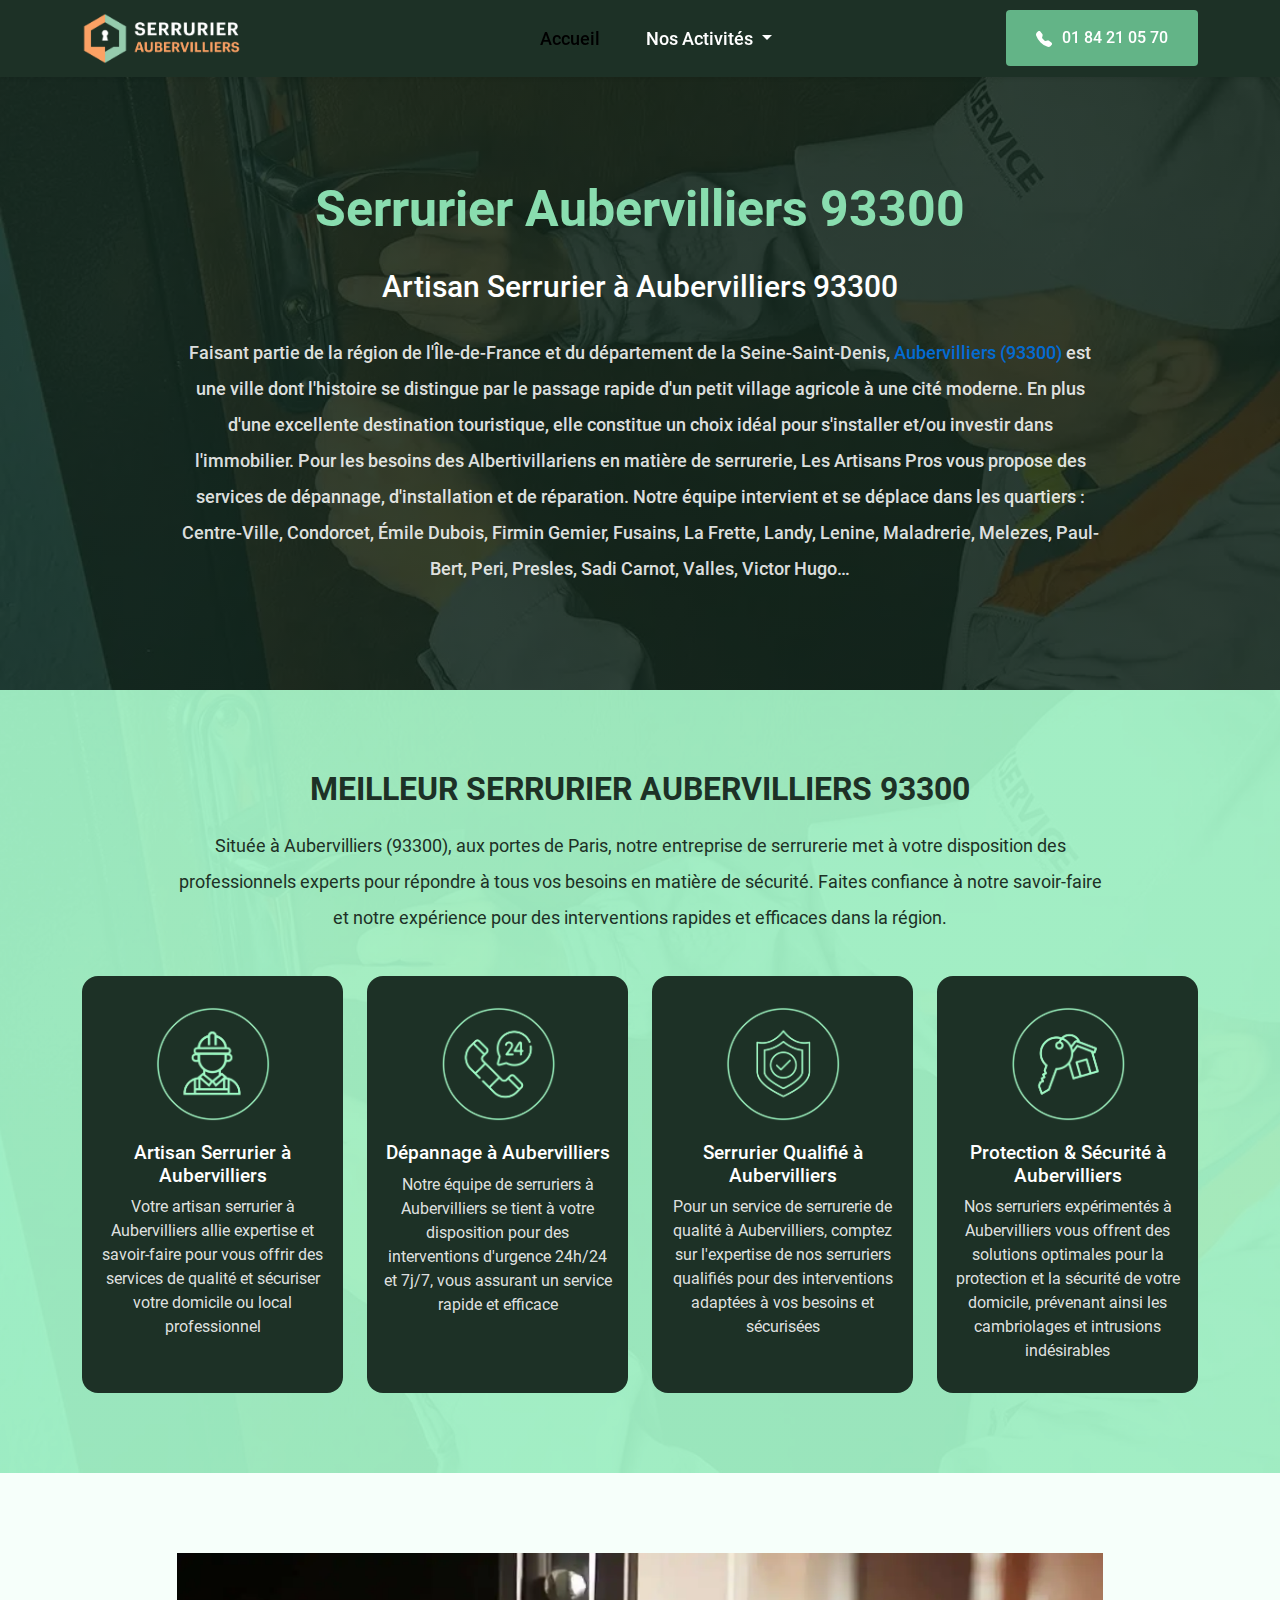
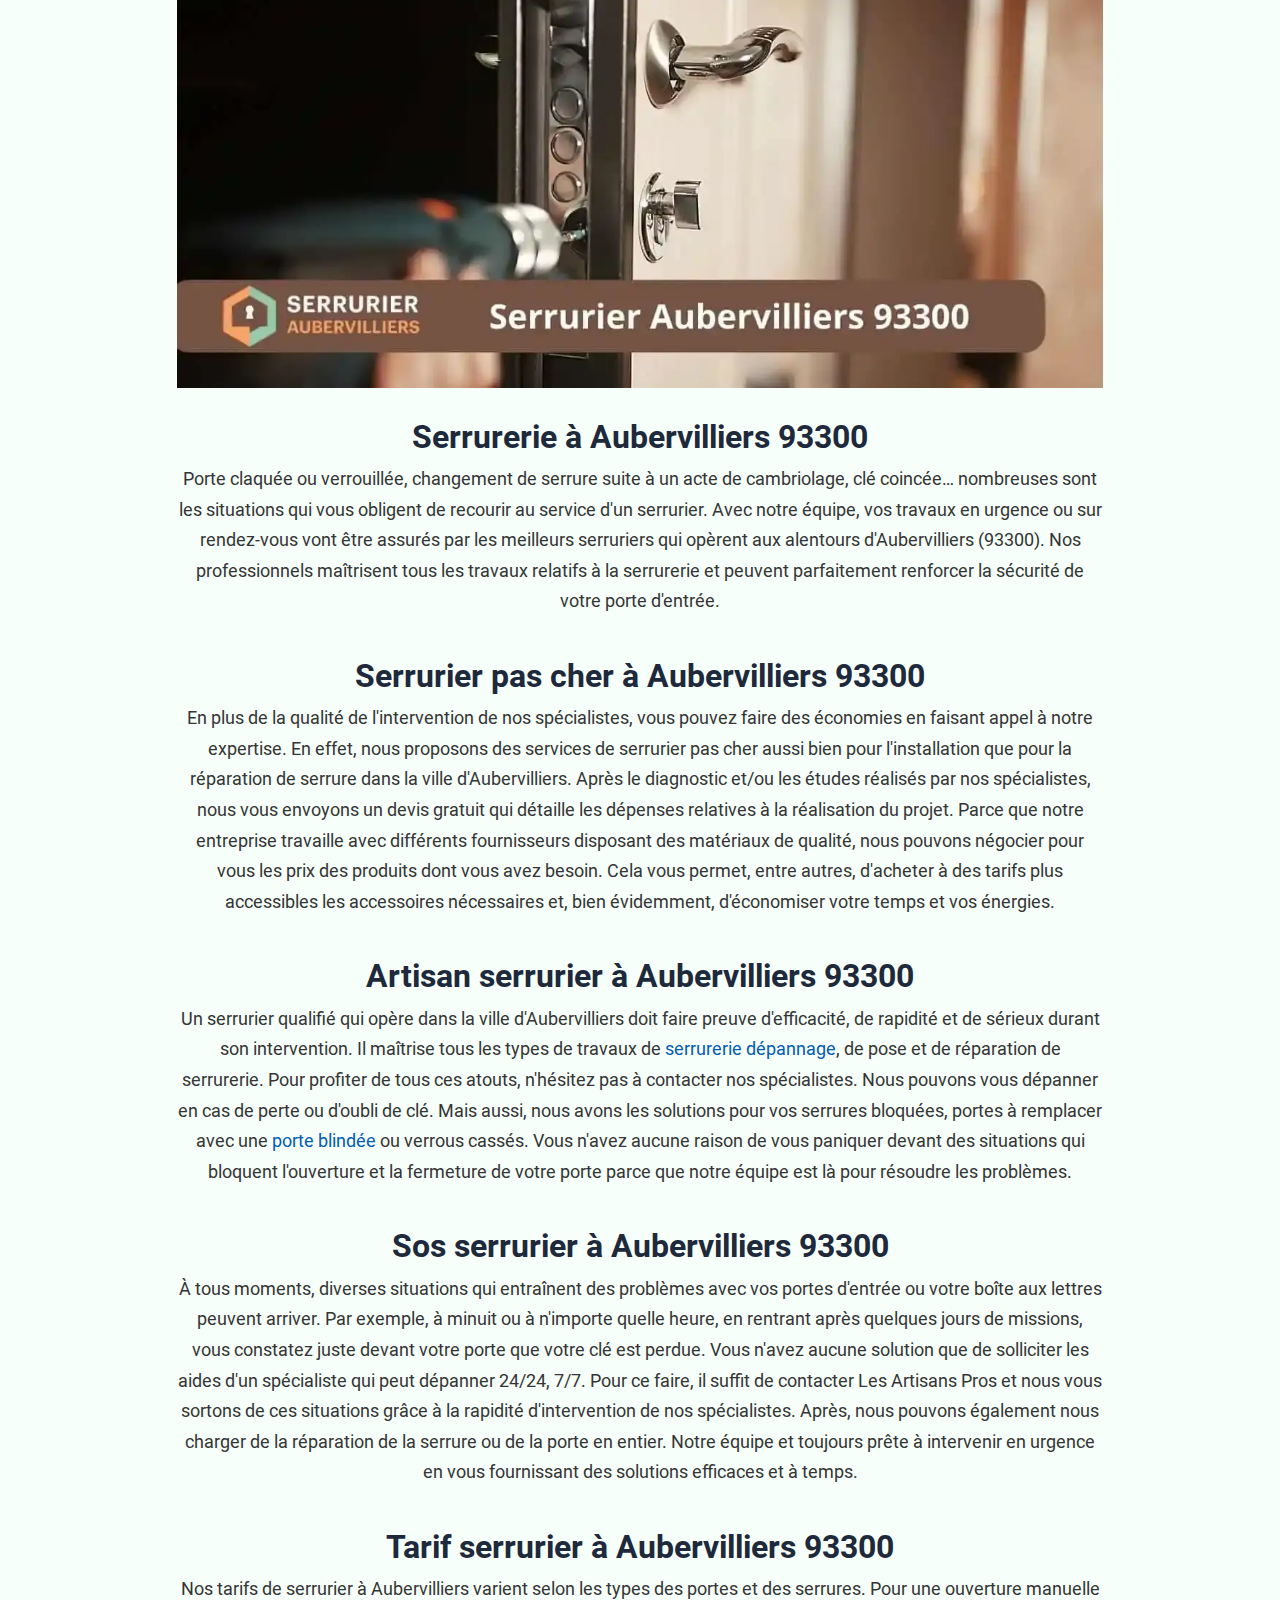
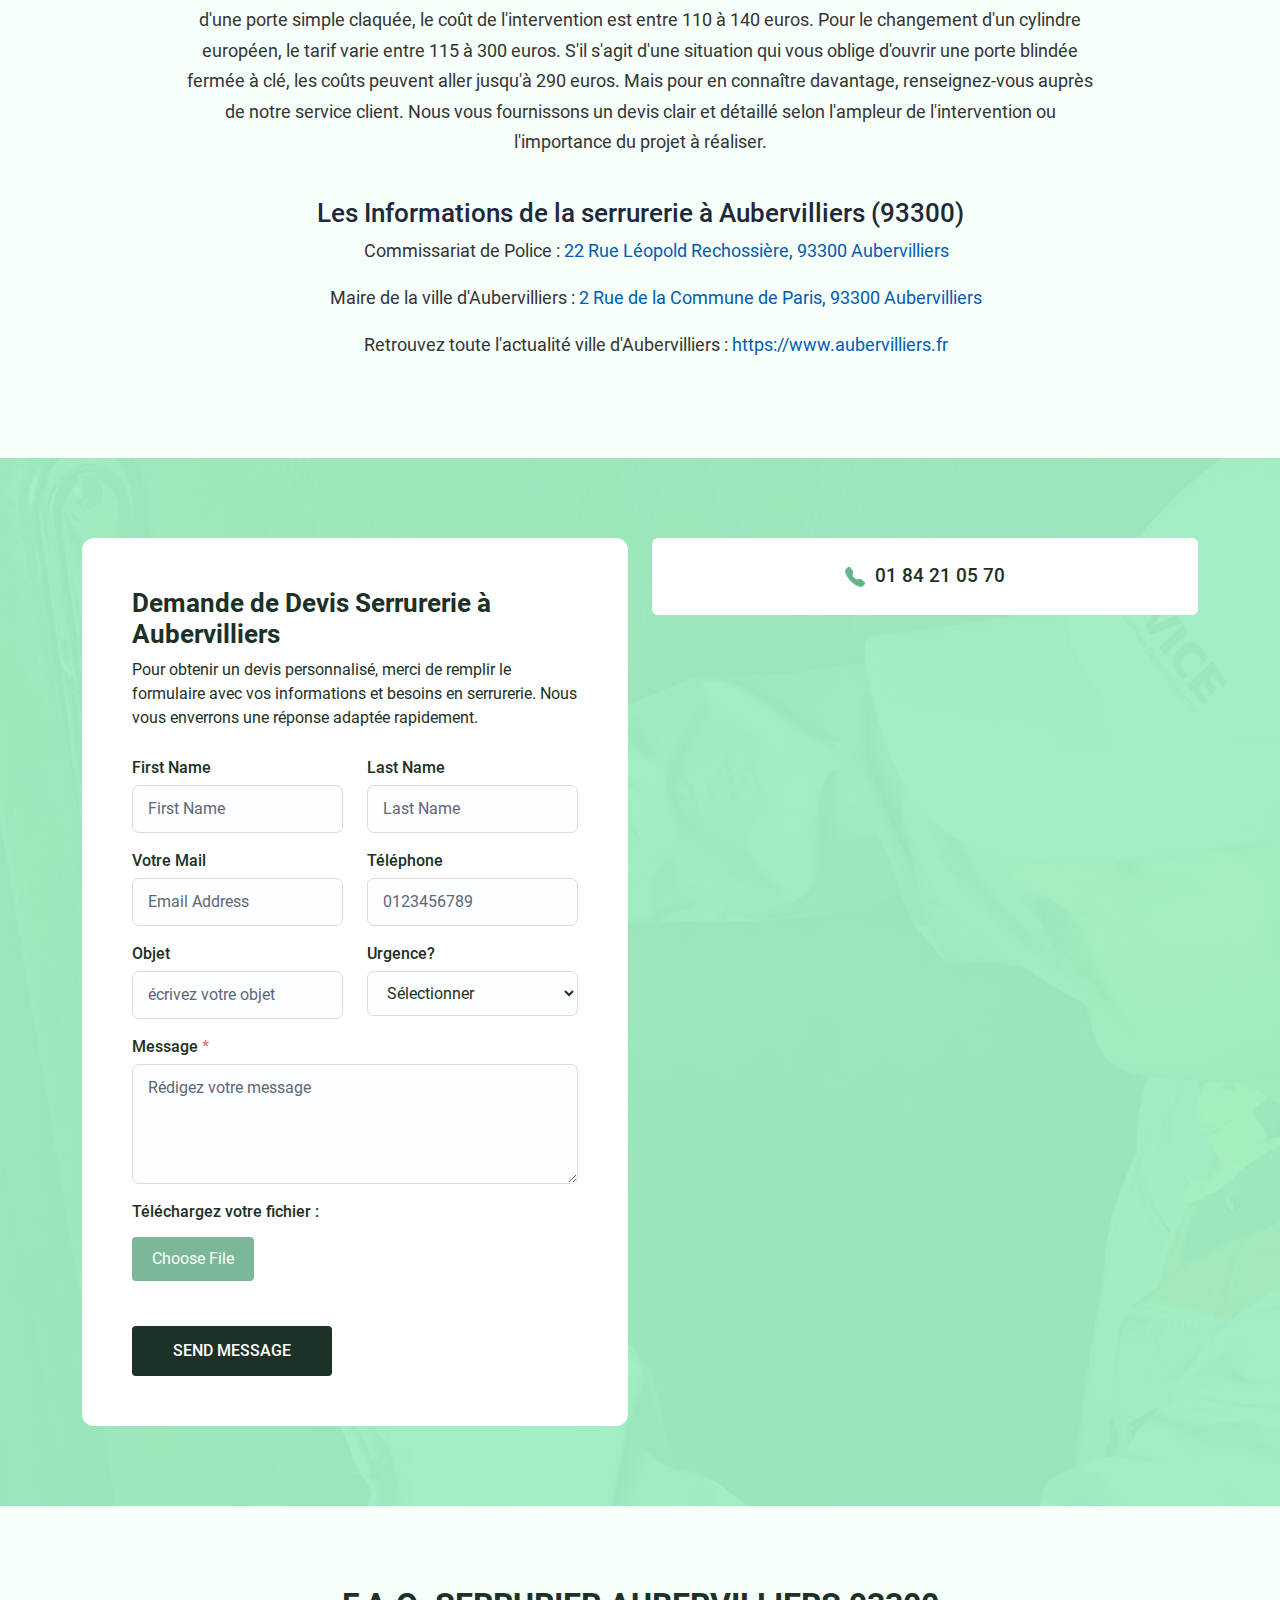
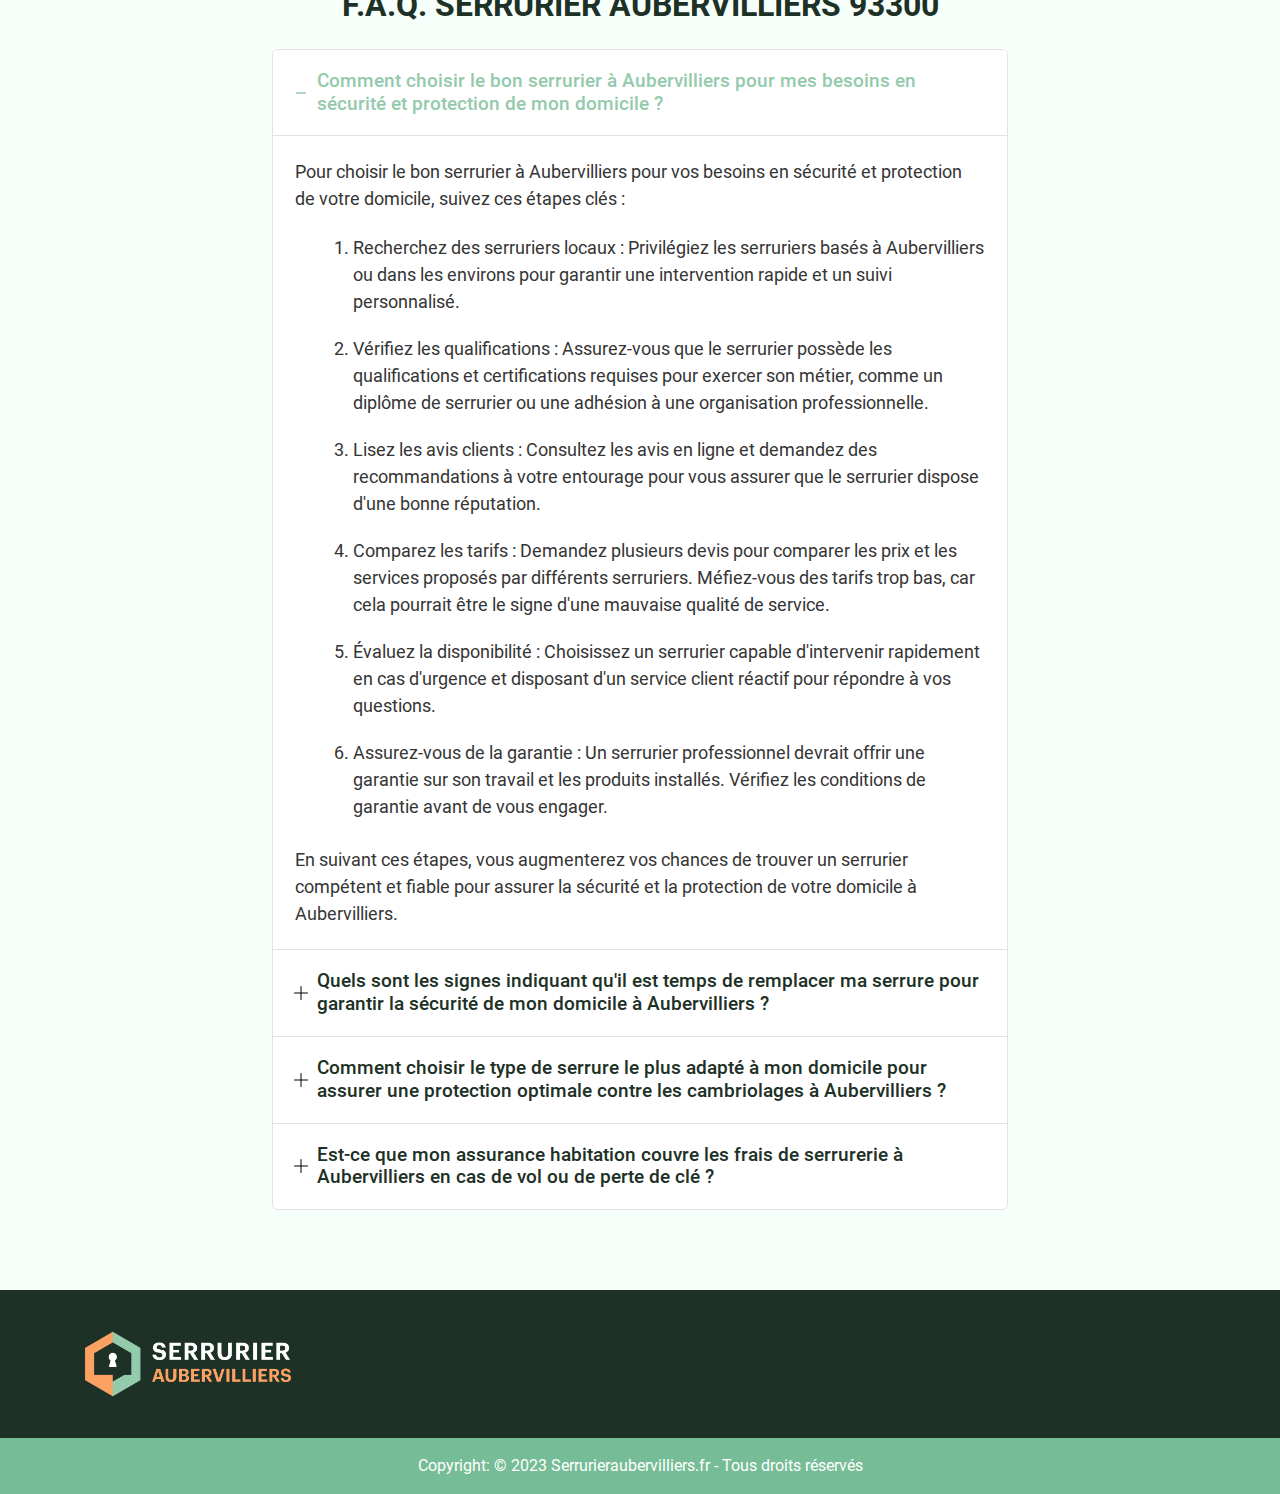
==== index.html @ 63548bb2 "first commit" ====
<!DOCTYPE html>
<html lang="fr">

<head>
  <title lang="fr">Serrurier Aubervilliers 93300 - Dépannage 0184210570</title>
  <meta charset="UTF-8" />
  <meta content="width=device-width,initial-scale=1" name="viewport" />
  <meta name="description"
    content="Expert artisan serrurier à Aubervilliers pour réparation et installation de serrures, portes et systèmes de sécurité - Contactez nous!" />
  <meta content="Serrurier Mantes-la-Ville, Dépannage serrurier Mantes-la-Ville, Artisan serrurier Mantes-la-Ville"
    name="keywords" />
  <meta name="author" content="serrurieraubervilliers.fr" />
  <meta content="https://serrurieraubervilliers.fr/images/serruriermanteslaville.webp" property="og:image" />
  <link rel="canonical" href="https://serrurieraubervilliers.fr" />
  <link rel="preload" as="image" href="images/serrurieraubervilliers.webp" />
  <!-- icon  -->
  <link rel="icon" href="images/favicon.png" type="image/x-icon" />
  <!-- css  -->
  <link href="https://cdn.jsdelivr.net/npm/bootstrap@5.1.3/dist/css/bootstrap.min.css" rel="stylesheet" />
  <link rel="stylesheet" href="font/stylesheet.css" />
  <link href="css/style.min.css" rel="stylesheet" />

  <script type="application/ld+json">
      {
        "@context": "https://schema.org",
        "@type": "Locksmith",
        "name": "Serrurier Aubervilliers (93300)",
        "address": {
          "@type": "PostalAddress",
          "streetAddress": "Avenue Jean Jaurès",
          "addressLocality": "Mantes-la-Ville",
          "addressRegion": "Yvelines",
          "postalCode": "78711",
          "addressCountry": "FR"
        },
        "image": "https://serrurieraubervilliers.fr/images/serruriermanteslaville.webp",
        "email": "contact@serrurieraubervilliers.fr",
        "telephone": "+33756795356",
        "url": "https://serrurieraubervilliers.fr",
        "description": "Dépannage et Installation de Serrurerie à Mantes-la-Ville.",
        "priceRange": "80€ bis 130€",
        "openingHoursSpecification": [
          {
            "@type": "OpeningHoursSpecification",
            "dayOfWeek": [
              "Monday",
              "Tuesday",
              "Wednesday",
              "Thursday",
              "Friday",
              "Saturday",
              "Sunday"
            ],
            "opens": "00:00",
            "closes": "24:00"
          }
        ],
        "emergencyService": "Yes"
      }
    </script>
</head>

<body>
  <header class="header sticky-top">
    <nav aria-label="Main Navigation" class="navbar navbar-expand-lg shadow-sm">
      <div class="container">
        <a href="https://serrurieraubervilliers.fr" class="navbar-brand order-1">
          <img alt="Serrurier Logo" class="d-none d-md-block img-fluid w-100"
            src="images/serrurieraubervilliers-logo.png" width="200" height="86" />
          <img alt="Serrurier Logo" class="d-md-none img-fluid" src="images/serrurieraubervilliers-logo-mobile.png"
            width="200" height="86" />
        </a>
        <button class="navbar-toggler order-3" type="button" aria-controls="navbarSupportedContent"
          aria-expanded="false" data-bs-target="#navbarSupportedContent" data-bs-toggle="collapse"
          aria-label="Toggle navigation">
          <img src="images/hamburger.svg" alt="Toggle navigation" width="32" height="32" />
          <span class="visually-hidden">Toggle navigation</span>
        </button>
        <div class="collapse ms-lg-5 navbar-collapse order-4 order-md-2" id="navbarSupportedContent">
          <ul class="mb-2 mb-lg-0 mx-auto navbar-nav">
            <li class="nav-item">
              <a href="#accueil" class="nav-link active" aria-current="page">Accueil</a>
            </li>
            <li class="nav-item dropdown">
              <a class="nav-link dropdown-toggle" href="#NosActivités" id="navbarDropdown" role="button"
                data-bs-toggle="dropdown" aria-expanded="false">
                Nos Activités
              </a>
              <ul class="dropdown-menu" aria-labelledby="navbarDropdown">
                <li><a class="dropdown-item" href="blindageDePorte.html">Blindage De Porte</a></li>
                <li><a class="dropdown-item" href="dépannage.html">Dépannage</a></li>
                <li><a class="dropdown-item" href="rideauxMétalliques.html">Rideaux Métalliques</a></li>
                <li><a class="dropdown-item" href="voletsRoulants.html">Volets Roulants</a></li>
              </ul>
            </li>
          </ul>
        </div>
        <div class="nav-btn order-2 order-md-3">
          <a href="tel:33184210570" class="btn cs-nav-btn">
            <span>
              <svg xmlns="https://www.w3.org/2000/svg" width="16" height="16" fill="currentColor"
                class="bi bi-telephone-fill" viewBox="0 0 16 16">
                <path fill-rule="evenodd"
                  d="M1.885.511a1.745 1.745 0 0 1 2.61.163L6.29 2.98c.329.423.445.974.315 1.494l-.547 2.19a.68.68 0 0 0 .178.643l2.457 2.457a.68.68 0 0 0 .644.178l2.189-.547a1.75 1.75 0 0 1 1.494.315l2.306 1.794c.829.645.905 1.87.163 2.611l-1.034 1.034c-.74.74-1.846 1.065-2.877.702a18.6 18.6 0 0 1-7.01-4.42 18.6 18.6 0 0 1-4.42-7.009c-.362-1.03-.037-2.137.703-2.877z" />
              </svg>
            </span>
            <span class="visually-hidden">Phone number: 01 84 21 05 70</span>
            01 84 21 05 70
          </a>
        </div>
      </div>
    </nav>
  </header>
  <!-- hero start  -->
  <section class="hero">
    <div class="container">
      <div class="row justify-content-center" id="hero-row">
        <div class="col-lg-10">
          <div class="hero-content">
            <h1>Serrurier Aubervilliers 93300</h1>
            <h2>Artisan Serrurier à Aubervilliers 93300</h2>
            <p>Faisant partie de la région de l'Île-de-France et du département de la Seine-Saint-Denis, <a
                href="https://fr.wikipedia.org/wiki/Aubervilliers">Aubervilliers (93300) </a> est une
              ville dont l'histoire se distingue par le passage rapide d'un petit village agricole à une cité moderne.
              En plus d'une
              excellente destination touristique, elle constitue un choix idéal pour s'installer et/ou investir dans
              l'immobilier.
              Pour les besoins des Albertivillariens en matière de serrurerie, Les Artisans Pros vous propose des
              services de
              dépannage, d'installation et de réparation. Notre équipe intervient et se déplace dans les quartiers :
              Centre-Ville,
              Condorcet, Émile Dubois, Firmin Gemier, Fusains, La Frette, Landy, Lenine, Maladrerie, Melezes, Paul-Bert,
              Peri,
              Presles, Sadi Carnot, Valles, Victor Hugo…</p>
          </div>
        </div>
      </div>
    </div>
  </section>
  <!-- service card start  -->
  <section class="service p-80">
    <div class="container">
      <div class="row justify-content-center">
        <div class="col-lg-10">
          <div class="service-content">
            <h2>meilleur serrurier Aubervilliers 93300</h2>
            <p>Située à Aubervilliers (93300), aux portes de Paris, notre entreprise de serrurerie met à votre
              disposition des
              professionnels experts pour répondre à tous vos besoins en matière de sécurité. Faites confiance à notre
              savoir-faire et
              notre expérience pour des interventions rapides et efficaces dans la région.</p>
          </div>
        </div>
      </div>
      <!-- service cards  -->
      <div class="row g-4">
        <!-- single item 1 -->
        <div class="col-md-6 col-xl-3">
          <div class="service-card">
            <div class="service-card-img">
              <img src="./images/Serrurier-Aulnay-sous-Bois.webp" class="img-fluid"
                alt="Artisan-Serrurier-à-Aubervilliers">
            </div>
            <div class="service-card-content">
              <h3>Artisan Serrurier à Aubervilliers</h3>
              <p>Votre artisan serrurier à Aubervilliers allie expertise et savoir-faire pour vous offrir des services
                de
                qualité
                et
                sécuriser votre domicile ou local professionnel</p>
            </div>
          </div>
        </div>
        <!-- single item 2 -->
        <div class="col-md-6 col-xl-3">
          <div class="service-card">
            <div class="service-card-img">
              <img src="./images/Dépannage-à-Aubervilliers.webp" class="img-fluid"
                alt="Artisan-Serrurier-à-Aubervilliers">
            </div>
            <div class="service-card-content">
              <h3>Dépannage à Aubervilliers</h3>
              <p>Notre équipe de serruriers à Aubervilliers se tient à votre disposition pour des interventions
                d'urgence 24h/24 et 7j/7,
                vous assurant un service rapide et efficace</p>
            </div>
          </div>
        </div>
        <!-- single item 3 -->
        <div class="col-md-6 col-lg-3">
          <div class="service-card">
            <div class="service-card-img">
              <img src="./images/Serrurier-Qualifié-à-Aubervilliers.webp" class="img-fluid"
                alt="Artisan-Serrurier-à-Aubervilliers">
            </div>
            <div class="service-card-content">
              <h3>Serrurier Qualifié à Aubervilliers</h3>
              <p>Pour un service de serrurerie de qualité à Aubervilliers, comptez sur l'expertise de nos serruriers
                qualifiés pour des
                interventions adaptées à vos besoins et sécurisées</p>
            </div>
          </div>
        </div>
        <!-- single item  -->
        <div class="col-md-6 col-lg-3">
          <div class="service-card">
            <div class="service-card-img">
              <img src="./images/Protection-Sécurité-à-Aubervilliers.webp" class="img-fluid"
                alt="Artisan-Serrurier-à-Aubervilliers">
            </div>
            <div class="service-card-content">
              <h3>Protection & Sécurité à Aubervilliers</h3>
              <p>Nos serruriers expérimentés à Aubervilliers vous offrent des solutions optimales pour la protection et
                la sécurité de
                votre domicile, prévenant ainsi les cambriolages et intrusions indésirables</p>
            </div>
          </div>
        </div>
      </div>
    </div>
  </section>
  <!-- seo section  -->
  <section class="seo p-80">
    <div class="container">
      <div class="row justify-content-center">
        <div class="col-lg-10">
          <div class="seo-wraper">
            <div class="seo-img">
              <img src="./images/serrurieraubervilliers.webp" class="img-fluid w-full" alt="">
            </div>
            <div>
              <h2>Serrurerie à Aubervilliers 93300</h2>
              <p>Porte claquée ou verrouillée, changement de serrure suite à un acte de cambriolage, clé coincée…
                nombreuses sont les
                situations qui vous obligent de recourir au service d'un serrurier. Avec notre équipe, vos travaux en
                urgence ou sur
                rendez-vous vont être assurés par les meilleurs serruriers qui opèrent aux alentours d'Aubervilliers
                (93300). Nos
                professionnels maîtrisent tous les travaux relatifs à la serrurerie et peuvent parfaitement renforcer la
                sécurité de
                votre porte d'entrée.</p>
              <h2>Serrurier pas cher à Aubervilliers 93300</h2>
              <p>En plus de la qualité de l'intervention de nos spécialistes, vous pouvez faire des économies en faisant
                appel à notre
                expertise. En effet, nous proposons des services de serrurier pas cher aussi bien pour l'installation
                que pour la
                réparation de serrure dans la ville d'Aubervilliers. Après le diagnostic et/ou les études réalisés par
                nos spécialistes,
                nous vous envoyons un devis gratuit qui détaille les dépenses relatives à la réalisation du projet.
                Parce que notre
                entreprise travaille avec différents fournisseurs disposant des matériaux de qualité, nous pouvons
                négocier pour vous
                les prix des produits dont vous avez besoin. Cela vous permet, entre autres, d'acheter à des tarifs plus
                accessibles les
                accessoires nécessaires et, bien évidemment, d'économiser votre temps et vos énergies.</p>
              <h2>Artisan serrurier à Aubervilliers 93300</h2>
              <p>Un serrurier qualifié qui opère dans la ville d'Aubervilliers doit faire preuve d'efficacité, de
                rapidité et de sérieux
                durant son intervention. Il maîtrise tous les types de travaux de
                <a href="https://serrurieraubervilliers.fr/depannage-de-serrurerie/">serrurerie dépannage</a>, de pose
                et de réparation de
                serrurerie. Pour profiter de tous ces atouts, n'hésitez pas à contacter nos spécialistes. Nous pouvons
                vous dépanner en
                cas de perte ou d'oubli de clé. Mais aussi, nous avons les solutions pour vos serrures bloquées, portes
                à remplacer avec
                une <a href="https://serrurieraubervilliers.fr/blindage-de-porte/">porte blindée</a> ou verrous cassés.
                Vous n'avez aucune raison de vous paniquer devant des situations qui bloquent
                l'ouverture et la fermeture de votre porte parce que notre équipe est là pour résoudre les problèmes.
              </p>
              <h2>Sos serrurier à Aubervilliers 93300</h2>
              <p>À tous moments, diverses situations qui entraînent des problèmes avec vos portes d'entrée ou votre
                boîte aux lettres
                peuvent arriver. Par exemple, à minuit ou à n'importe quelle heure, en rentrant après quelques jours de
                missions, vous
                constatez juste devant votre porte que votre clé est perdue. Vous n'avez aucune solution que de
                solliciter les aides
                d'un spécialiste qui peut dépanner 24/24, 7/7. Pour ce faire, il suffit de contacter Les Artisans Pros
                et nous vous
                sortons de ces situations grâce à la rapidité d'intervention de nos spécialistes. Après, nous pouvons
                également nous
                charger de la réparation de la serrure ou de la porte en entier. Notre équipe et toujours prête à
                intervenir en urgence
                en vous fournissant des solutions efficaces et à temps.</p>
              <h2>Tarif serrurier à Aubervilliers 93300</h2>
              <p>Nos tarifs de serrurier à Aubervilliers varient selon les types des portes et des serrures. Pour une
                ouverture manuelle
                d'une porte simple claquée, le coût de l'intervention est entre 110 à 140 euros. Pour le changement d'un
                cylindre
                européen, le tarif varie entre 115 à 300 euros. S'il s'agit d'une situation qui vous oblige d'ouvrir une
                porte blindée
                fermée à clé, les coûts peuvent aller jusqu'à 290 euros. Mais pour en connaître davantage,
                renseignez-vous auprès de
                notre service client. Nous vous fournissons un devis clair et détaillé selon l'ampleur de l'intervention
                ou l'importance
                du projet à réaliser.</p>
              <h3>Les Informations de la serrurerie à Aubervilliers (93300)</h3>
              <ul>
                <li>Commissariat de Police :
                  <a
                    href="https://www.google.com/maps/place/Police+station/@48.9145399,2.3878458,15z/data=!4m6!3m5!1s0x47e66c3de7e7ccd9:0x4e5341e50604f93b!8m2!3d48.9145409!4d2.3878458!16s%2Fg%2F113dtrcld?entry=ttu&g_ep=EgoyMDI0MTIwNC4wIKXMDSoASAFQAw%3D%3D">22
                    Rue Léopold Rechossière, 93300 Aubervilliers</a>
                </li>
                <li>Maire de la ville d'Aubervilliers :
                  <a
                    href="https://www.google.com/maps/place/Mairie+d'Aubervilliers/@48.9145827,2.381927,15z/data=!4m6!3m5!1s0x47e66c18a4fe6c55:0x88f62d0dad9c4b58!8m2!3d48.9145827!4d2.381927!16s%2Fg%2F11d_tqq1c5">2
                    Rue de la Commune de Paris, 93300 Aubervilliers</a>
                </li>
                <li>
                  Retrouvez toute l'actualité ville d'Aubervilliers :
                  <a href="https://www.aubervilliers.fr">https://www.aubervilliers.fr</a>
                </li>
              </ul>
            </div>
          </div>
        </div>
      </div>
    </div>
  </section>
  <!-- contact start  -->
  <section class="contact p-80">
    <div class="container">
      <div class="row justify-content-center g-4" id="contact-row">
        <div class="col-lg-6">
          <div class="form-wraper">
            <h2>Demande de Devis Serrurerie à Aubervilliers</h2>
            <p>Pour obtenir un devis personnalisé, merci de remplir le formulaire avec vos informations et besoins en serrurerie. Nous
            vous enverrons une réponse adaptée rapidement.</p>
              <form action="">
                <div class="row gy-3">
                  <div class="col-md-6">
                    <label for="first-name">First Name</label>
                    <input class="form-control" type="text" name="first-name" id="first-name" placeholder="First Name" required />
                  </div>
                  <div class="col-md-6">
                    <label for="last-name">Last Name</label>
                    <input class="form-control" type="text" name="last-name" id="last-name" placeholder="Last Name" required />
                  </div>
                  <div class="col-md-6">
                    <label for="email">Votre Mail</label>
                    <input class="form-control" type="email" name="email" id="email" placeholder="Email Address" required />
                  </div>
                  <div class="col-md-6">
                    <label for="mobile">Téléphone</label>
                    <input class="form-control" type="tel" name="mobile" id="mobile" placeholder="0123456789" required />
                  </div>
                  <div class="col-md-6">
                    <label for="oject">Objet</label>
                    <input class="form-control" type="text" name="oject" id="oject" placeholder="écrivez votre objet" required />
                  </div>
                  <div class="col-md-6">
                    <label for="Urgence">Urgence?</label>
                  <select name="Urgence" id="Urgence" class="" required>
                    <option value="">Sélectionner</option>
                    <option value="Pas Urgence">Pas Urgence</option>
                    <option value="Urgence">Urgence</option>
                  </select>
                  </div>
                </div>
               
                <div class="my-3">
                  <label for="comment">Message <span class="text-red">*</span></label>
                  <textarea class="form-control" name="comment" id="comment" placeholder="Rédigez votre message" required
                    rows="4"></textarea>
                </div>
                <div class="mb-3">
                  <label for="fileToUpload">Téléchargez votre fichier :</label>
                  <div>
                    <label for="fileToUpload" class="fileToUpload">Choose File</label>
                  </div>
                  <input class="d-none" type="file" name="fileToUpload" id="fileToUpload" />
                </div>
                <button class="btn cs-submit-btn" type="submit" name="submit" id="submit-btn">
                  Send Message
                </button>
              </form>
          </div>
        </div>
        <div class="col-lg-6">
          <div class="map-content">
            <a href="tel:33184210570" class="btn map-btn">
              <span>
                <svg xmlns="https://www.w3.org/2000/svg" width="20" height="20" fill="#63b689" class="bi bi-telephone-fill"
                  viewBox="0 0 16 16">
                  <path fill-rule="evenodd"
                    d="M1.885.511a1.745 1.745 0 0 1 2.61.163L6.29 2.98c.329.423.445.974.315 1.494l-.547 2.19a.68.68 0 0 0 .178.643l2.457 2.457a.68.68 0 0 0 .644.178l2.189-.547a1.75 1.75 0 0 1 1.494.315l2.306 1.794c.829.645.905 1.87.163 2.611l-1.034 1.034c-.74.74-1.846 1.065-2.877.702a18.6 18.6 0 0 1-7.01-4.42 18.6 18.6 0 0 1-4.42-7.009c-.362-1.03-.037-2.137.703-2.877z">
                  </path>
                </svg>
              </span>
              <span class="visually-hidden">Phone number: 01 84 21 05 70</span>
              01 84 21 05 70
            </a>
            <div class="map">
              <iframe allowfullscreen=""  loading="lazy" referrerpolicy="no-referrer-when-downgrade"
                src="https://www.google.com/maps/embed?pb=!1m18!1m12!1m3!1d2622.5558324791023!2d2.3765973774646767!3d48.90480149743793!2m3!1f0!2f0!3f0!3m2!1i1024!2i768!4f13.1!3m3!1m2!1s0x47e66c2f964637f1%3A0x3ca68a11ad8b20f0!2sRue%20Pierre%20Larousse%2C%2093300%20Aubervilliers!5e0!3m2!1sfr!2sfr!4v1682276570236!5m2!1sfr!2sfr"
                style="border: 0" title="Location Map" width="100%" height="620">
              </iframe>
            </div>
          </div>
        </div>
      </div>
      
    </div>
  </section>
  <!-- faq  -->
   <section class="faq p-80">
    <div class="container">
      <div class="row justify-content-center">
        <div class="col-lg-8">
          <div class="faq-content">
            <h2>F.A.Q. SERRURIER AUBERVILLIERS 93300</h2>
            <div class="accordion" id="accordionExample">
              <!-- 1 -->
              <div class="accordion-item">
                <h3 class="accordion-header" id="headingOne">
                  <button class="accordion-button" type="button" data-bs-toggle="collapse" data-bs-target="#collapseOne"
                    aria-expanded="true" aria-controls="collapseOne">
                    <span class="icon"></span>
                     <span class="question">Comment choisir le bon serrurier à Aubervilliers pour mes besoins en sécurité et protection de mon domicile ?</span>
                  </button>
                </h3>
                <div id="collapseOne" class="accordion-collapse collapse show" aria-labelledby="headingOne"
                  data-bs-parent="#accordionExample">
                  <div class="accordion-body">
                    <p>Pour choisir le bon serrurier à Aubervilliers pour vos besoins en sécurité et protection de votre domicile, suivez ces
                    étapes clés :</p>
                    <ol>
                      <li>Recherchez des serruriers locaux : Privilégiez les serruriers basés à Aubervilliers ou dans les environs pour garantir
                      une intervention rapide et un suivi personnalisé.</li>
                      <li>Vérifiez les qualifications : Assurez-vous que le serrurier possède les qualifications et certifications requises pour
                      exercer son métier, comme un diplôme de serrurier ou une adhésion à une organisation professionnelle.</li>
                      <li>Lisez les avis clients : Consultez les avis en ligne et demandez des recommandations à votre entourage pour vous assurer
                      que le serrurier dispose d'une bonne réputation.</li>
                      <li>Comparez les tarifs : Demandez plusieurs devis pour comparer les prix et les services proposés par différents
                      serruriers. Méfiez-vous des tarifs trop bas, car cela pourrait être le signe d'une mauvaise qualité de service.</li>
                      <li>Évaluez la disponibilité : Choisissez un serrurier capable d'intervenir rapidement en cas d'urgence et disposant d'un
                      service client réactif pour répondre à vos questions.</li>
                      <li>Assurez-vous de la garantie : Un serrurier professionnel devrait offrir une garantie sur son travail et les produits
                      installés. Vérifiez les conditions de garantie avant de vous engager.</li>
                    </ol>
                    <p>En suivant ces étapes, vous augmenterez vos chances de trouver un serrurier compétent et fiable pour assurer la sécurité
                    et la protection de votre domicile à Aubervilliers.</p>
                  </div>
                </div>
              </div>
              <!-- 2 -->
              <div class="accordion-item">
                <h3 class="accordion-header" id="headingTwo">
                  <button class="accordion-button collapsed" type="button" data-bs-toggle="collapse" data-bs-target="#collapseTwo"
                    aria-expanded="false" aria-controls="collapseTwo">
                    <span class="icon"></span> Quels sont les signes indiquant qu'il est temps de remplacer ma serrure pour garantir la sécurité de mon domicile à
                    Aubervilliers ?
                  </button>
                </h3>
                <div id="collapseTwo" class="accordion-collapse collapse" aria-labelledby="headingTwo"
                  data-bs-parent="#accordionExample">
                  <div class="accordion-body">
                    <p>Voici quelques signes indiquant qu'il est temps de remplacer votre serrure pour garantir la sécurité de votre domicile à
                    Aubervilliers :</p>
                    <ol>
                      <li>Difficulté à tourner la clé : Si vous avez du mal à tourner la clé dans la serrure ou à la retirer, cela peut indiquer
                      une usure des mécanismes internes. Un remplacement de serrure peut être nécessaire pour éviter un dysfonctionnement
                      complet.</li>
                      <li>Vieille serrure : Les serrures plus anciennes peuvent être moins sécurisées et plus faciles à forcer pour les
                      cambrioleurs. Optez pour une serrure moderne et de haute qualité pour renforcer la sécurité de votre domicile.</li>
                      <li>Usure visible : Si vous remarquez des signes d'usure ou de détérioration sur la serrure, comme la rouille ou des rayures
                      profondes, il est temps de la remplacer pour maintenir une bonne protection.</li>
                      <li>Tentative d'effraction : Si votre serrure a été forcée lors d'une tentative d'effraction, il est essentiel de la
                      remplacer pour assurer la sécurité de votre domicile.</li>
                      <li>Perte de clés : Si vous avez perdu vos clés ou si elles ont été volées, il est prudent de remplacer la serrure pour
                      éviter tout risque d'intrusion.</li>
                      <li>Changement de situation : Si vous emménagez dans un nouveau logement ou si vous vivez une séparation, il est recommandé
                      de changer la serrure pour contrôler l'accès à votre domicile.</li>
                    </ol>
                    <p>Si vous constatez l'un ou plusieurs de ces signes, faites appel à un serrurier professionnel à Aubervilliers pour
                    évaluer votre situation et procéder au remplacement de la serrure si nécessaire.</p>
                  </div>
                </div>
              </div>
              <!-- 3 -->
              <div class="accordion-item">
                <h3 class="accordion-header" id="headingThree">
                  <button class="accordion-button collapsed" type="button" data-bs-toggle="collapse" data-bs-target="#collapseThree"
                    aria-expanded="false" aria-controls="collapseThree">
                    <span class="icon"></span> Comment choisir le type de serrure le plus adapté à mon domicile pour assurer une protection optimale contre les
                    cambriolages à Aubervilliers ?
                  </button>
                </h3>
                <div id="collapseThree" class="accordion-collapse collapse" aria-labelledby="headingThree"
                  data-bs-parent="#accordionExample">
                  <div class="accordion-body">
                    <p>Niveau de sécurité : Les serrures sont classées selon leur niveau de résistance à l'effraction. Optez pour une serrure
                    certifiée A2P (Assurance Prévention Protection) avec au moins 1 étoile, qui indique un niveau de sécurité satisfaisant.</p>
                    <ol>
                      <li>Niveau de sécurité : Les serrures sont classées selon leur niveau de résistance à l'effraction. Optez pour une serrure
                      certifiée A2P (Assurance Prévention Protection) avec au moins 1 étoile, qui indique un niveau de sécurité satisfaisant.</li>
                      <li>
                        Type de serrure :
                        <ul>
                          <li>Serrure à larder (encastrée) : discrète et esthétique, elle est intégrée dans la porte. Elle offre une sécurité modérée.</li>
                          <li>Serrure en applique (monopoint ou multipoints) : plus visible, elle se fixe sur la surface intérieure de la porte. Les
                          serrures multipoints offrent une meilleure sécurité.</li>
                          <li>Serrure à code : nécessite un code pour déverrouiller la porte. Elle peut être mécanique ou électronique.</li>
                          <li>Serrure connectée : contrôlée à distance via une application smartphone, elle offre un haut niveau de sécurité et de
                          confort.</li>
                        </ul>
                      </li>
                      <li>
                        Type de verrouillage :
                        <ul>
                          <li>Verrouillage à clé : le plus courant, nécessite une clé pour ouvrir et fermer la serrure.</li>
                          <li>Verrouillage à bouton : permet de verrouiller la porte de l'intérieur sans clé.</li>
                          <li>Verrouillage électronique : utilisé avec les serrures à code et connectées, offre un contrôle d'accès sécurisé.</li>
                        </ul>
                      </li>
                      <li>
                        Type de cylindre :
                        <ul>
                          <li>Cylindre à profil européen : le plus répandu, compatible avec la majorité des serrures.</li>
                          <li>Cylindre à profil rond : moins courant, offre une sécurité renforcée grâce à sa forme spécifique.</li>
                        </ul>
                      </li>
                      <li>Matériau et finition : Choisissez un matériau robuste et résistant à la corrosion, comme l'acier inoxydable ou le
                      laiton. La finition doit être adaptée à la décoration de votre porte et résister aux intempéries.</li>
                      <li>Demandez conseil à un professionnel : Un serrurier à Aubervilliers pourra vous conseiller sur le type de serrure le plus
                      adapté à votre domicile, en tenant compte de vos besoins en matière de sécurité et de votre budget.</li>
                    </ol>
                    <p>En suivant ces conseils, vous pourrez choisir la serrure qui assurera la meilleure protection pour votre domicile à
                    Aubervilliers.</p>
                  </div>
                </div>
              </div>
              <!-- 4 -->
              <div class="accordion-item">
                <h3 class="accordion-header" id="headingFour">
                  <button class="accordion-button collapsed" type="button" data-bs-toggle="collapse" data-bs-target="#collapseFpur"
                    aria-expanded="false" aria-controls="collapseFpur">
                    <span class="icon"></span> Est-ce que mon assurance habitation couvre les frais de serrurerie à Aubervilliers en cas de vol ou de perte de clé ?
                  </button>
                </h3>
                <div id="collapseFpur" class="accordion-collapse collapse" aria-labelledby="headingFour"
                  data-bs-parent="#accordionExample">
                  <div class="accordion-body">
                    <p>En général, la plupart des contrats d'assurance habitation couvrent les frais de serrurerie à Aubervilliers en cas de
                    vol ou de perte de clé. Cependant, les détails de cette couverture peuvent varier en fonction de la police d'assurance
                    et des conditions spécifiques de votre contrat. Voici ce que vous devez savoir :</p>
                    <ol>
                      <li>Consultez votre contrat d'assurance habitation : Avant de contacter un serrurier, consultez votre contrat d'assurance
                      habitation pour savoir si la couverture de serrurerie est incluse et sous quelles conditions.</li>
                      <li>VContactez votre compagnie d'assurance : Si vous êtes couvert, contactez votre compagnie d'assurance pour connaître la
                      marche à suivre et les démarches à effectuer pour être remboursé.
                      </li>
                      <li>Choisissez un serrurier agréé : Votre compagnie d'assurance peut vous demander de choisir un serrurier agréé pour
                      effectuer les travaux. Assurez-vous de vérifier auprès de votre compagnie d'assurance les serruriers agréés pour
                      garantir que vous êtes en conformité avec leurs exigences.</li>
                      <li>Conservez les factures et les reçus : Pour vous faire rembourser, vous devrez fournir à votre compagnie d'assurance les
                      factures et les reçus de votre serrurier. Assurez-vous de conserver toutes les preuves d'achat et de paiement.</li>
                    </ol>
                    <p>En somme, si vous avez perdu vos clés ou si vous avez été victime d'un vol, il est recommandé de consulter votre contrat
                    d'assurance habitation pour vérifier si la couverture de serrurerie est incluse. Si vous êtes couvert, contactez votre
                    compagnie d'assurance pour connaître les étapes à suivre pour être remboursé et choisissez un serrurier agréé pour
                    effectuer les travaux.</p>
                  </div>
                </div>
              </div>
            </div>
          </div>
        </div>
      </div>
    </div>
   </section>
   <!-- Bottom logo  -->
    <section class="bottom-logo">
      <div class="container">
        <div class="footer-logo">
          <img src="./images/serrurieraubervilliers-logo.png" alt="Footer-logo" class="img-fluid w-100">
        </div>
      </div>
    </section>
  <!-- footer -->
  <footer>
    <p class="text-center">
      Copyright: © 2023
      <a href="/" aria-label="Site de serrurieraubervilliers.fr">Serrurieraubervilliers.fr</a>
      - Tous droits réservés
    </p>
  </footer>




  <script defer src="https://cdn.jsdelivr.net/npm/bootstrap@5.3.0/dist/js/bootstrap.bundle.min.js"></script>
</body>

</html>
---- font/stylesheet.css ----
@font-face {
    font-family: 'Roboto';
    src: url('Roboto-Regular.woff') format('woff');
    font-weight: normal;
    font-style: normal;
    font-display: swap;
}

@font-face {
    font-family: 'Roboto';
    src: url('Roboto-Bold.woff') format('woff');
    font-weight: bold;
    font-style: normal;
    font-display: swap;
}

@font-face {
    font-family: 'Roboto';
    src: url('Roboto-Medium.woff') format('woff');
    font-weight: 500;
    font-style: normal;
    font-display: swap;
}
---- css/style.min.css ----
* {
    box-sizing: border-box
}

body {
    font-family: "Roboto", sans-serif;
}

h2 {
    font-size: 32px;
    font-weight: 600;
}

.cs-nav-btn,
.nav-link,
p {
    font-size: 16px
}

p {
    font-weight: 400;
    margin-bottom: 0;
}

li {
    list-style: none
}

a {
    text-decoration: none
}

.cs-nav-btn,
.hero-content h2 {
    font-weight: 500
}

.p-80 {
    padding: 80px 0
}

.cs-nav-btn {
    display: flex;
    align-items: center;
    justify-content: center;
    gap: 10px;
    font-size: 16px;
    font-weight: 500;
    text-transform: uppercase;
    color: #fff;
    background-color: #63b487;
    border-style: none;
    border-radius: 4px 4px 4px 4px;
    padding: 16px 30px;
    transition: .4s ease-in-out
}

.cs-nav-btn:hover {
    color: #fff;
    background: #399160;
}

.cs-btn {
    color: var(--cs-button) !important;
    border: 2px solid var(--cs-button) !important
}

.cs-btn:hover {
    color: var(--cs-white) !important
}

.nav-link.active,
.nav-link:focus,
.nav-link:hover,
.navbar-toggler i {
    color: var(--cs-orange)
}

.header {
    background-color: #1d3126;
}

nav {
    background-color: #1d3126;
}

.navbar-brand {
    max-width: 160px
}

.navbar-toggler:focus {
    text-decoration: none;
    outline: 0;
    box-shadow: 0 0;
    background-color: #fff0
}

.navbar-toggler i {
    font-size: 25px
}


.nav-link {
    font-weight: 500;
    text-transform: capitalize;
    color: #fff;
    font-size: 18px;
}

.nav-link:hover {
    color: #95caad;
}

.nav-item {
    padding: 0 15px
}

.nav-link.active,
.nav-link:focus,
.nav-link:hover,
.navbar-toggler i {
    color: #95caad;
}

.dropdown-menu {
    padding: 0;
    margin: 0;
    background-color: #1d3126;
    border: none;
}

.dropdown-item {
    color: #fff;
    background-color: transparent;
    padding: 10px 20px;
}

.dropdown-item:hover,
.dropdown-item .active {
    background-color: #95caad;
}

/* hero start here  */
.hero {
    background: linear-gradient(rgba(16, 37, 26, 0.85), rgba(16, 37, 26, 0.85)),
        url(../images/hero.webp) no-repeat center/cover;
    padding: 8% 0;
}

.hero-content {
    text-align: center;
}

.hero-content h1 {
    color: #89ddaf;
    font-size: 50px;
    font-weight: 600;

}

.hero-content h2 {
    color: #fff;
    font-size: 30px;
    font-weight: 500;
    margin: 30px 20px;
}

.hero-content p {
    color: #ffffffde;
    font-size: 18px;
    font-weight: 500;
    line-height: 2em;
}

.hero-content p a {
    color: #046bd2;
}

.hero-content p a:hover {
    color: #0b5baa;
}

/* service start  */
.service,
.contact {
    background: linear-gradient(rgb(160, 240, 196, 0.95), rgb(160, 240, 196, 0.95)),
        url(../images/hero.webp) no-repeat center/cover;
}

.service-content {
    text-align: center;
}

.service-content h2 {
    color: #1d3126;
    font-weight: 600;
    text-transform: uppercase;
    margin-bottom: 20px;
}

.service-content p {
    color: #1d3126;
    font-size: 18px;
    line-height: 2em;
    margin-bottom: 40px;
}


.service-card {
    background: #1d3126;
    padding: 30px 16px;
    border-radius: 16px;
    height: 100%;
}

.service-card-img {
    width: 116px;
    margin: 0 auto;
}

.service-card-content {
    margin-top: 20px;
    text-align: center;
}

.service-card-content h3 {
    color: #fff;
    font-size: 19px;
    font-weight: 500;
}

.service-card-content p {
    color: #ffffffde;
}

.seo {
    background: #f6fffa;
}

.seo-wraper {
    text-align: center;
}

.seo-img {
    padding-bottom: 30px;
}

.seo-wraper h2 {
    color: #1e293b;
}

.seo-wraper h3 {
    color: #1e293b;
    font-size: 26px;
}

.seo-wraper p {
    margin-bottom: 40px;
    font-size: 18px;
    color: #353535;
    line-height: 1.7em;
}

.seo-wraper p a {
    color: #045cb4;
}

.seo-wraper ul {
    margin: 0;
}

.seo-wraper ul li {
    font-size: 18px;
    color: #353535;
    padding-bottom: 20px;
}

.seo-wraper ul a {
    color: #045cb4;
}

/* contact  */
.form-wraper {
    background: #fff;
    padding: 50px;
    border-radius: 12px;
}

.form-wraper h2 {
    color: #1d3126;
    margin-bottom: 8px;
    font-size: 26px;
}

.form-wraper p {
    color: #1d3126;
    font-size: 16px;
    margin-bottom: 26px;
}


.form-wraper form label {
    color: #1d3126;
    font-size: 16px;
    font-weight: 500;
    margin-bottom: 5px;
}

.form-wraper form input,
.form-wraper form select,
.form-wraper form textarea {
    padding: 11px 15px;
    border: 1px solid #dadbdd;
    border-radius: 7px;
    background: #fcfeff;
    color: #1d3126;
    font-size: 16px;
    width: 100%;
}

.form-wraper form input::placeholder,
.form-wraper form textarea::placeholder {
    color: #5f6677;

}

.form-control:focus,
.form-wraper form input:focus-visible {
    color: #1d3126;
    box-shadow: none;
    outline: none;
    border-color: #86b7fe;
}

.text-red {
    color: #f56c6c;
}

.fileToUpload {
    background: #7bb897;
    padding: 10px 20px;
    border-radius: 4px;
    cursor: pointer;
    color: #fff !important;
    font-weight: 400 !important;
    margin-top: 8px;
}

.cs-submit-btn {
    background: #1d3126;
    color: #fff;
    border-radius: 4px 4px 4px 4px;
    padding: 12px 40px;
    margin-top: 24px;
    font-size: 16px;
    font-weight: 500;
    text-transform: uppercase;
    transition: .4s ease-in-out
}

.cs-submit-btn:hover {
    background: #054e27;
    color: #fff;
}

.map-btn {
    padding: 23px;
    background: #fff;
    display: flex;
    justify-content: center;
    align-items: center;
    gap: 10px;
    margin-bottom: 20px;
    color: #1d3126;
    font-weight: 500;
    font-size: 19px;
    transition: .4s ease-in-out
}

.map-btn:hover {
    background: #e9e9e9;
}

iframe {
    display: block;
}

/* faq  */
.faq {
    background: #f6fffa;
}

.faq-content h2 {
    text-align: center;
    color: #1d3126;
    margin-bottom: 24px;
}

.accordion-item {
    background-color: #fff;
    border: 1px solid #e2e2e2;
}

.accordion-button {
    display: flex;
    align-items: center;
    position: relative;
    padding: 20px;
    gap: 8px;
    color: #1d3126;
    font-weight: 500;
    font-size: 19px;

}

.accordion-button .icon {
    width: 16px;
    height: 16px;
    display: inline-block;
    background-size: contain;
    background-repeat: no-repeat;
    background-position: center;
    transition: background-image 0.3s ease;
    flex-shrink: 0;
}

.accordion-button:not(.collapsed) .icon {
    background-image: url('data:image/svg+xml;utf8,<svg xmlns="http://www.w3.org/2000/svg" width="16" height="16" fill="%2395caad" class="bi bi-dash" viewBox="0 0 16 16"><rect x="3" y="7.25" width="10" height="1.5" fill="%2395caad"/></svg>');
    /* Bold minus icon with #95caad color */
}

.accordion-button.collapsed .icon {
    background-image: url('data:image/svg+xml;utf8,<svg xmlns="http://www.w3.org/2000/svg" width="16" height="16" fill="currentColor" class="bi bi-plus" viewBox="0 0 16 16"><path d="M8 1a.5.5 0 0 1 .5.5v6h6a.5.5 0 0 1 0 1h-6v6a.5.5 0 0 1-1 0v-6h-6a.5.5 0 0 1 0-1h6v-6A.5.5 0 0 1 8 1z"/></svg>');
    /* Plus icon */
}

.accordion-button .question {
    flex-grow: 1;
}

.accordion-button:not(.collapsed) {
    color: #95caad;
    background-color: #fff;
    box-shadow: none;
}

.accordion-button:focus {
    border-color: #e2e2e2;
    box-shadow: none;
}

.accordion-button::after {
    display: none;
}

.accordion-collapse {
    border-top: 1px solid #e2e2e2;
}

.accordion-body {
    padding: 22px;
}

.accordion-body p {
    font-size: 18px;
    color: #353535;
}

.accordion-body ol,
.accordion-body ul {
    font-size: 18px;
    color: #353535;
    margin: 22px 0 6px 26px;
}

.accordion-body ol li {
    padding-bottom: 20px;
    list-style: decimal;
}

.accordion-body ul li {
    padding-bottom: 6px;
    list-style: disc;
}

.bottom-logo {
    background: #1d3126;
    padding: 40px 0;
}

.footer-logo {
    width: 213px;
}

footer {
    background: #76bc96;
    padding: 16px 20px;
    color: #fff;
}

footer p a {
    color: #fff;
    transition: .4s ease-in-out;
}

@media (max-width:991px) {
    .hero-content h1 {
        font-size: 30px;

    }

    .hero-content h2 {
        margin: 15px 10px;
        font-size: 20px;
    }

    .seo-wraper h3 {

        font-size: 20px;
    }

    .hero-content p,
    .seo-wraper p {
        font-size: 16px;
        line-height: 1.7em;
    }

    .seo-wraper ul li {

        padding-bottom: 10px;
    }

    .p-80 {
        padding: 60px 0;
    }

    h2 {
        font-size: 24px;

    }

    .contact {
        padding: 60px 0 !important;
    }
}

@media (max-width:767px) {
    .navbar-brand {
        max-width: 65px;
    }

    .dropdown-item {

        padding: 10px 0px;
    }

    .cs-nav-btn {

        padding: 10px 20px;

    }

    #contact-row {
        flex-direction: column-reverse;
    }

    .form-wraper {
        padding: 30px;
    }

    .form-wraper h2 {

        font-size: 20px;
    }

    .form-wraper p {
        font-size: 14px;
        margin-bottom: 20px;
    }

    .map-btn {
        padding: 16px;
        gap: 6px;
        font-size: 17px;
    }

    .accordion-body ol,
    .accordion-body ul {
        font-size: 18px;
        color: #353535;
        margin: 22px 0 6px 16px;
    }
        .footer-logo {
            width: 213px;
            margin: 0 auto;
        }

}

@media (max-width:575px) {
    .p-80 {
        padding: 30px 0;
    }
}

@media (max-width:422px) {
    .hero-content h1 {
        font-size: 26px;

    }

    .hero-content h2 {

        font-size: 18px;
    }
}
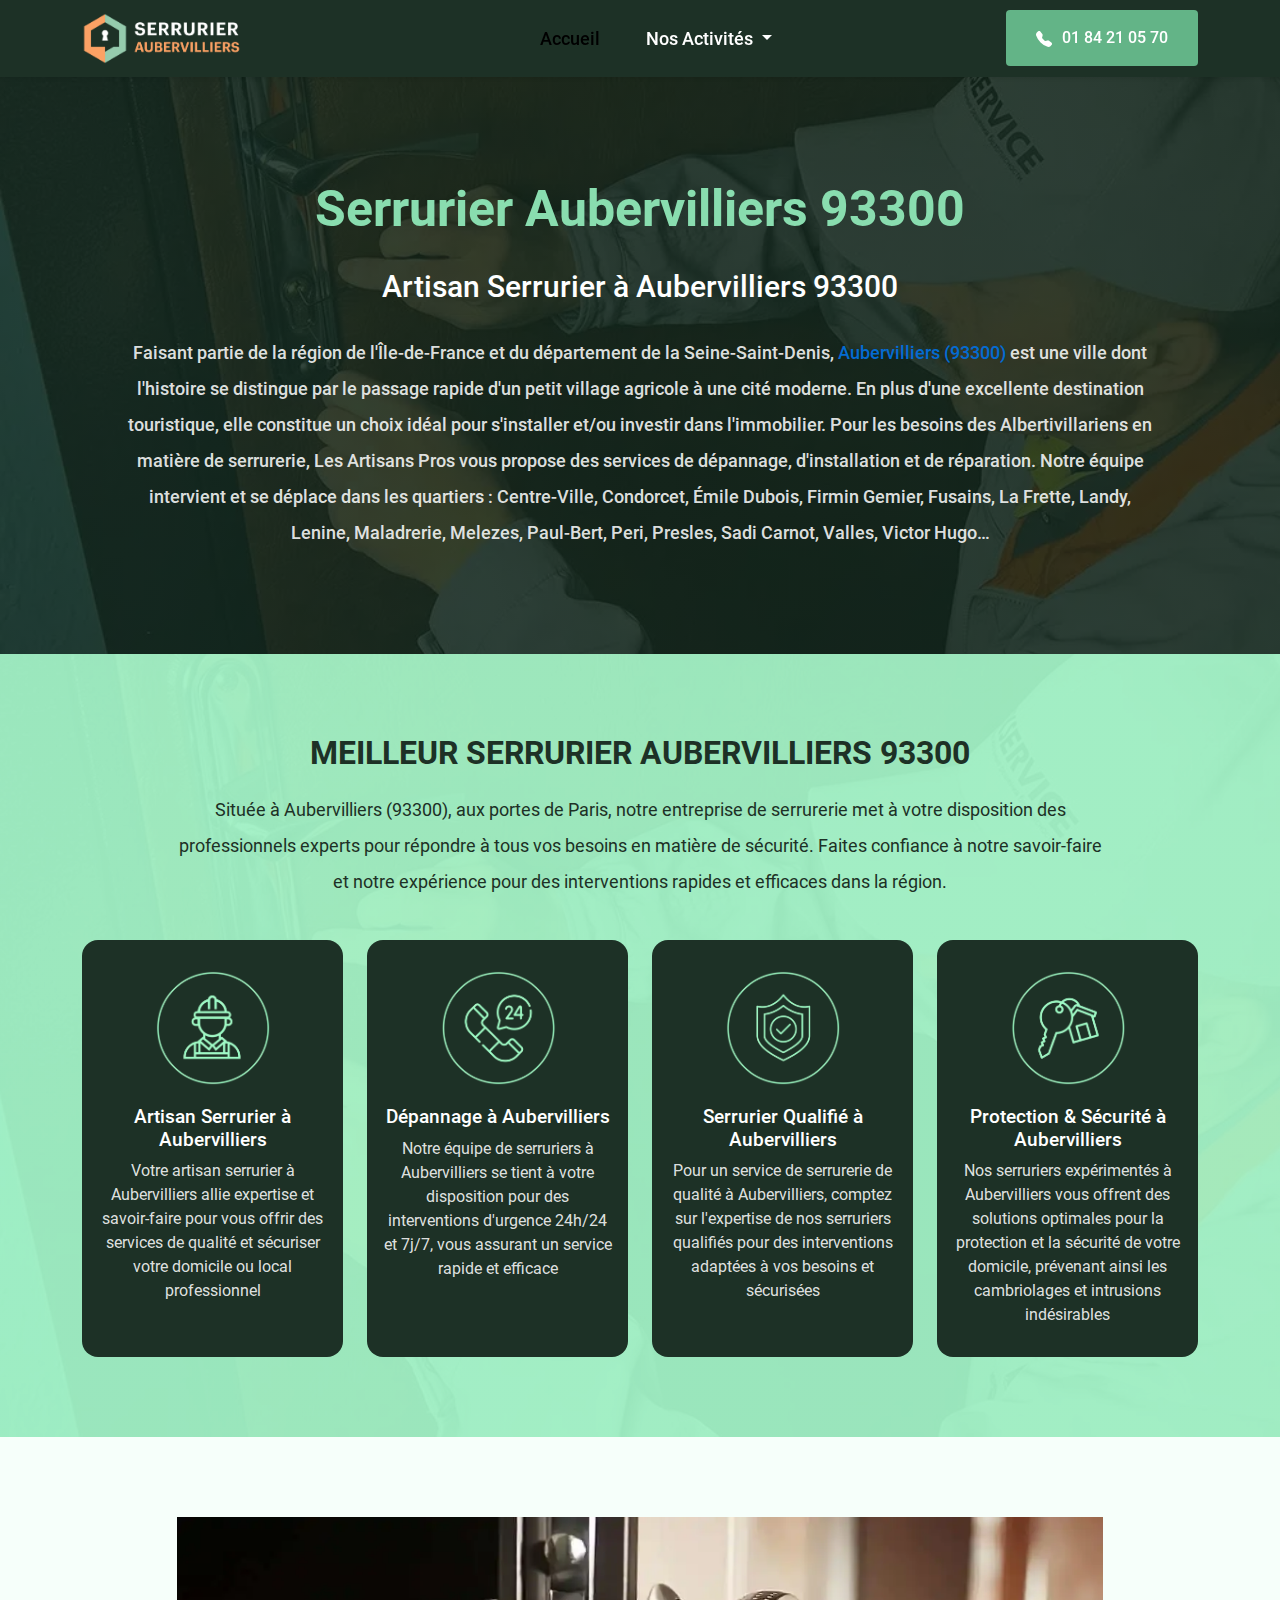
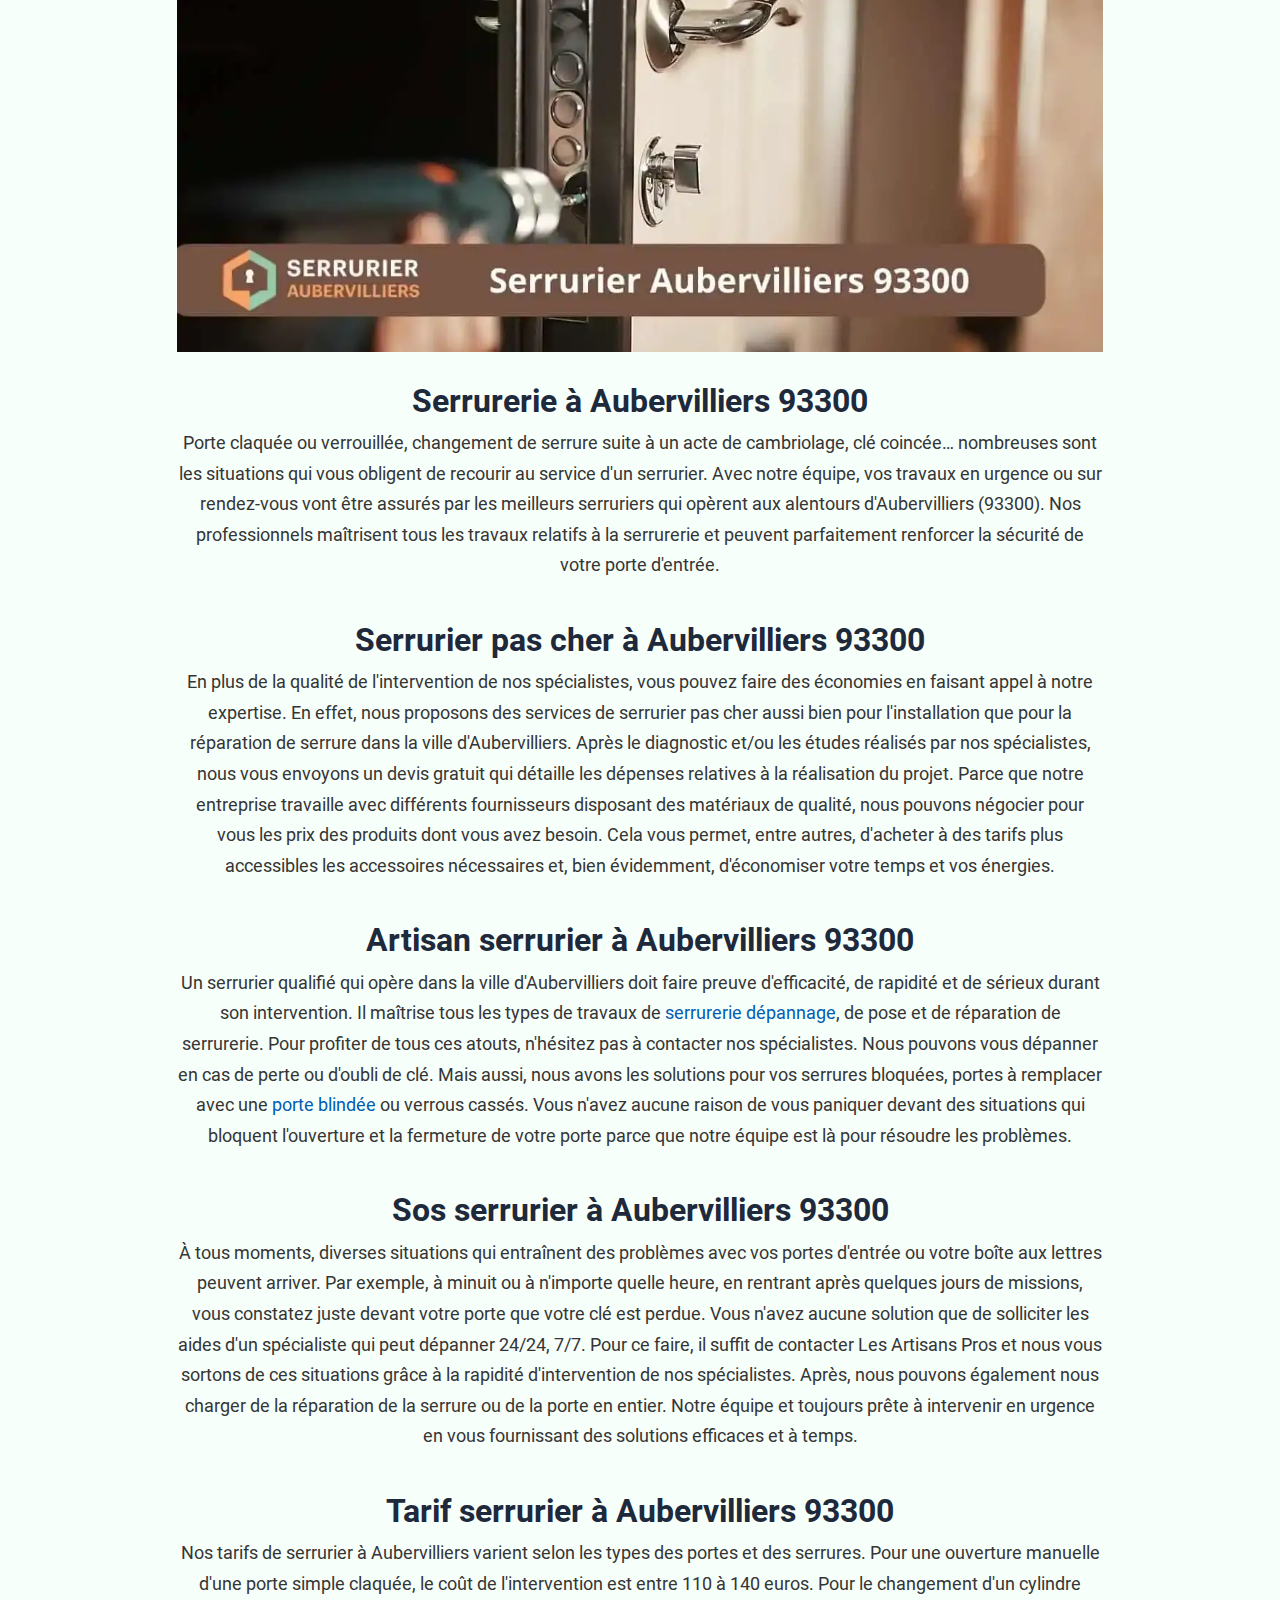
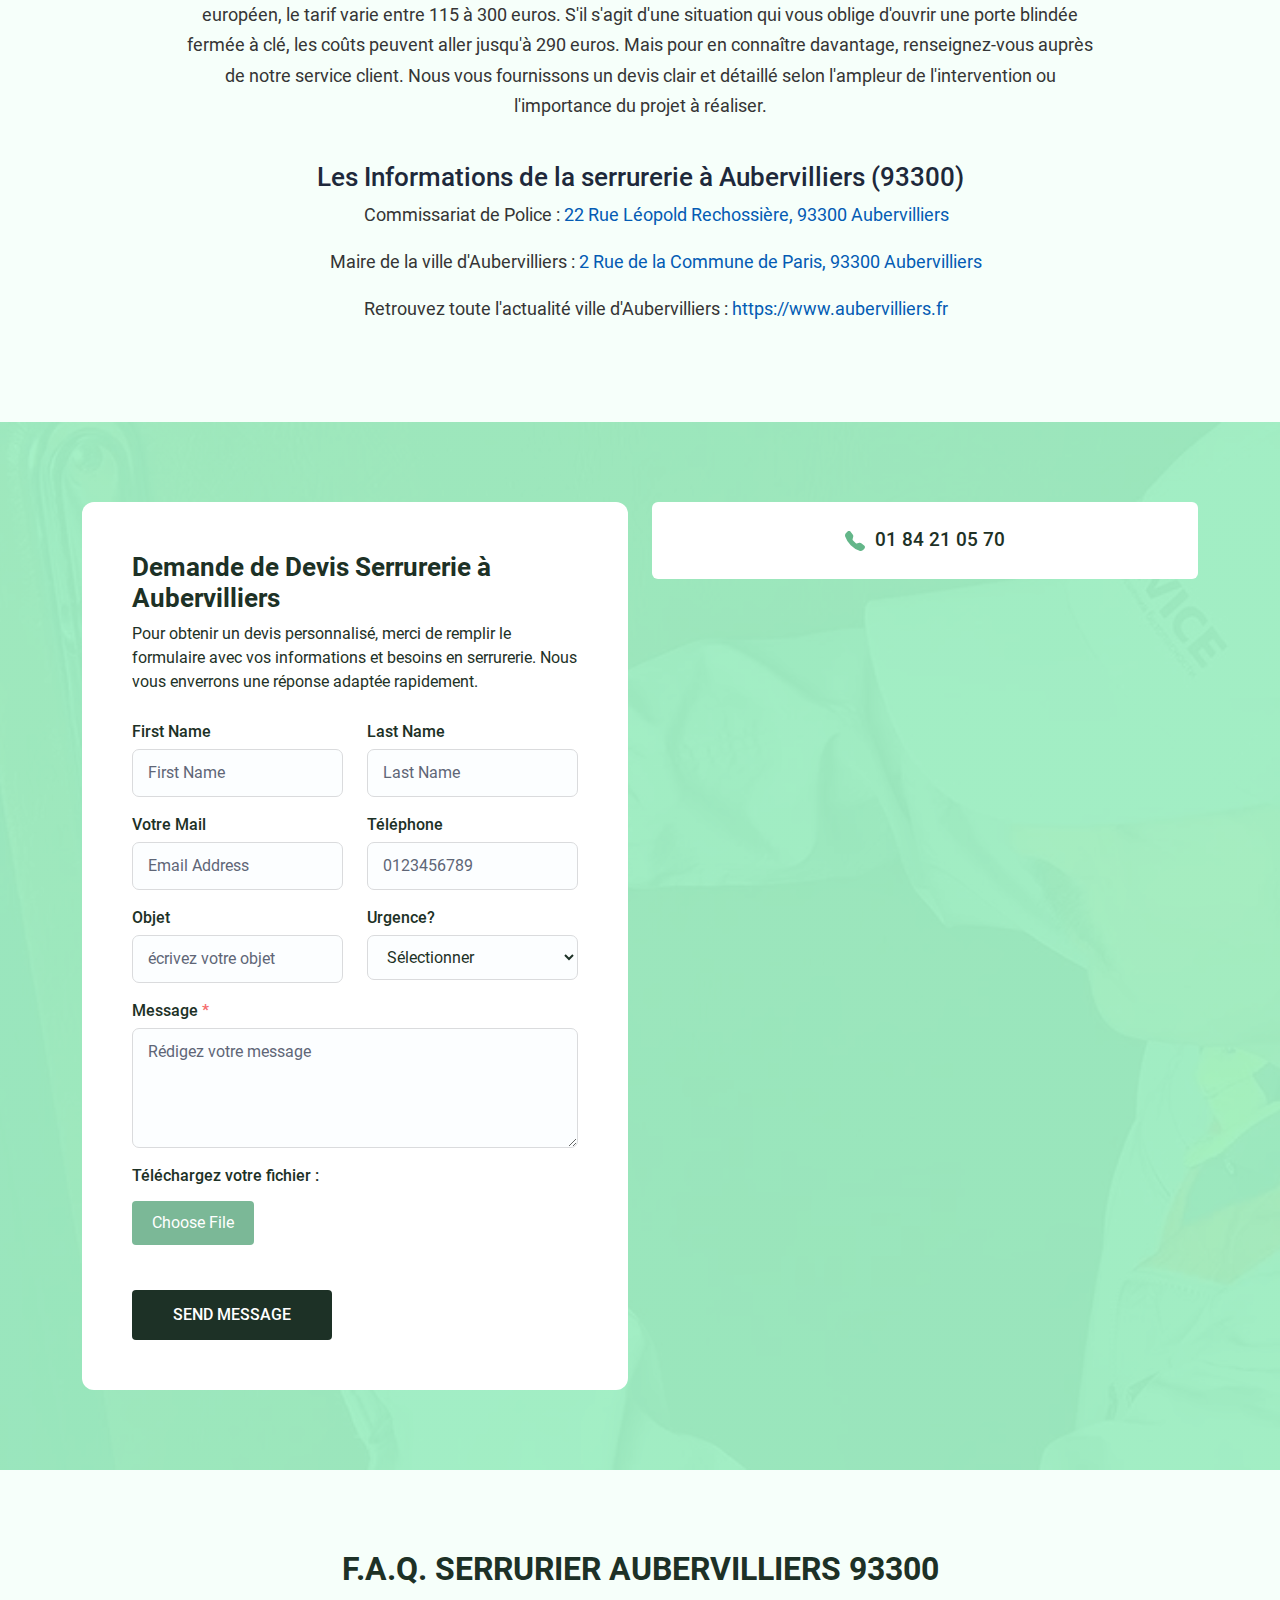
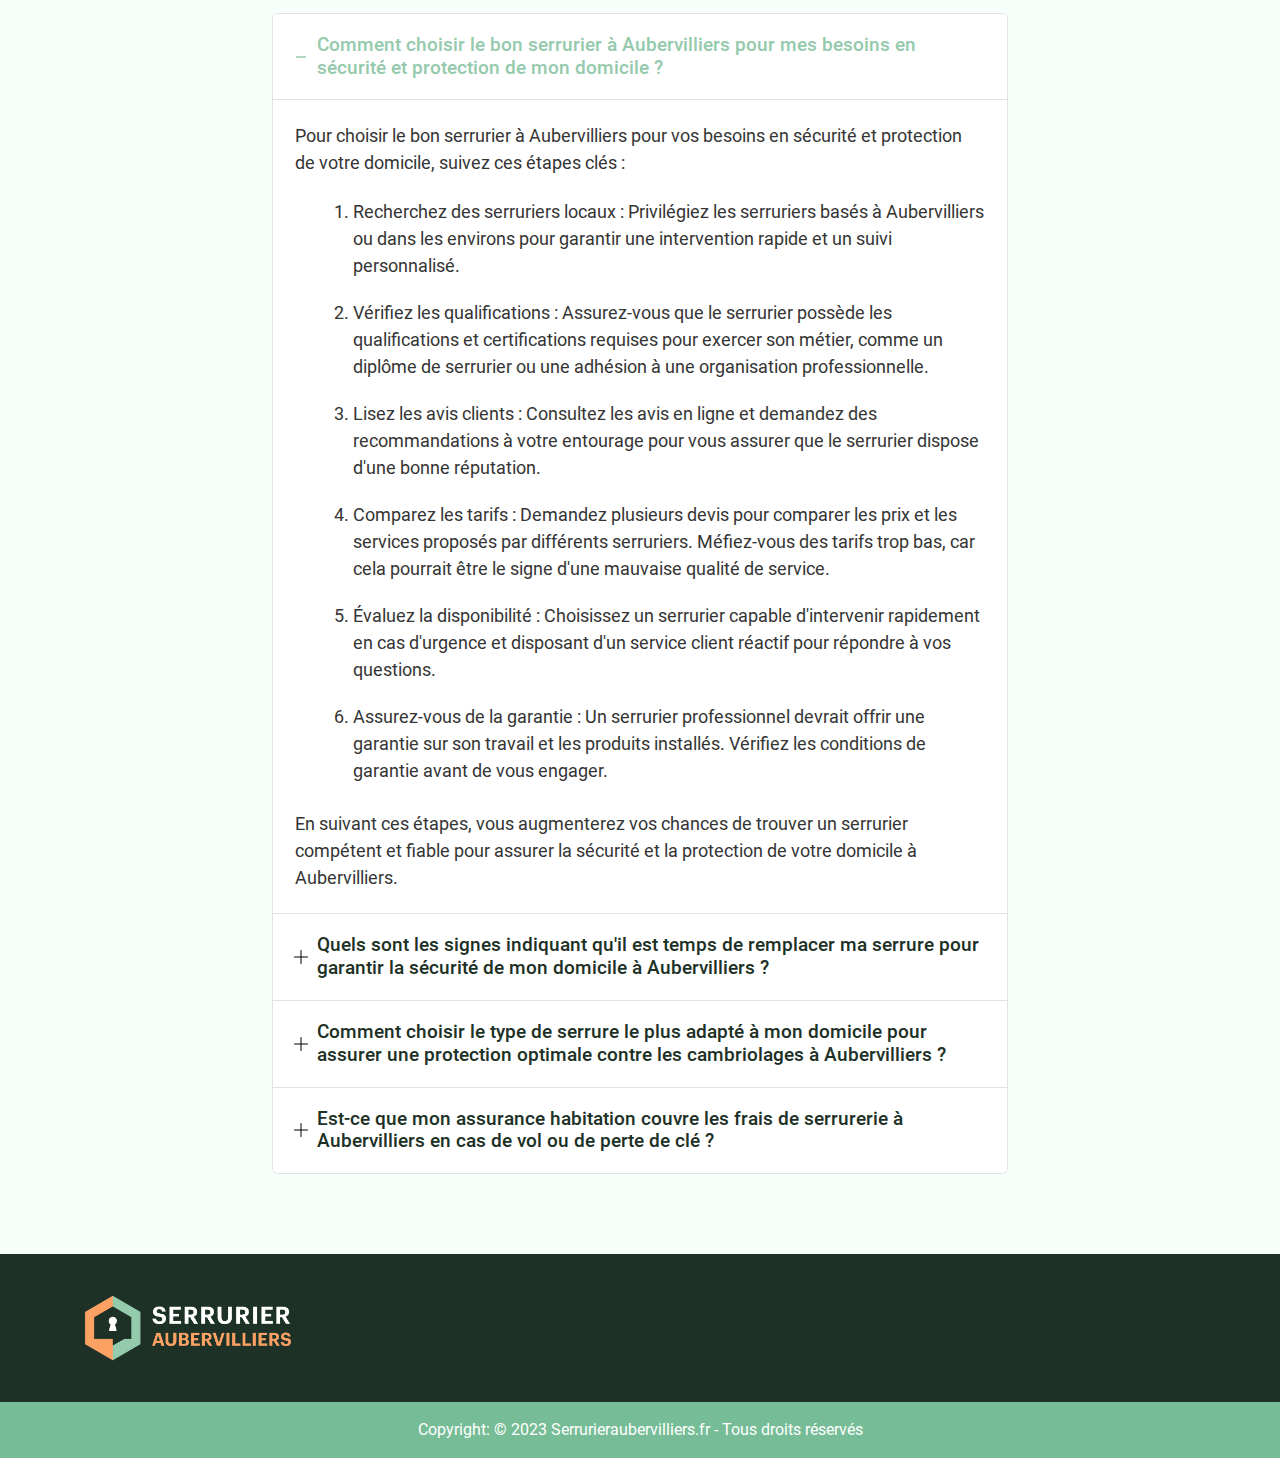
==== commit b37be40d: "l" ====
--- a/index.html
+++ b/index.html
@@ -66,14 +66,14 @@
       <div class="container">
         <a href="https://serrurieraubervilliers.fr" class="navbar-brand order-1">
           <img alt="Serrurier Logo" class="d-none d-md-block img-fluid w-100"
-            src="images/serrurieraubervilliers-logo.png" width="200" height="86" />
+            src="images/serrurieraubervilliers-logo.png" width="1558" height="494" />
           <img alt="Serrurier Logo" class="d-md-none img-fluid" src="images/serrurieraubervilliers-logo-mobile.png"
-            width="200" height="86" />
+            width="632" height="632" />
         </a>
         <button class="navbar-toggler order-3" type="button" aria-controls="navbarSupportedContent"
           aria-expanded="false" data-bs-target="#navbarSupportedContent" data-bs-toggle="collapse"
           aria-label="Toggle navigation">
-          <img src="images/hamburger.svg" alt="Toggle navigation" width="32" height="32" />
+          <img src="images/hamburger.svg" alt="Toggle" width="32" height="32" />
           <span class="visually-hidden">Toggle navigation</span>
         </button>
         <div class="collapse ms-lg-5 navbar-collapse order-4 order-md-2" id="navbarSupportedContent">
@@ -114,26 +114,23 @@
   <!-- hero start  -->
   <section class="hero">
     <div class="container">
-      <div class="row justify-content-center" id="hero-row">
-        <div class="col-lg-10">
-          <div class="hero-content">
-            <h1>Serrurier Aubervilliers 93300</h1>
-            <h2>Artisan Serrurier à Aubervilliers 93300</h2>
-            <p>Faisant partie de la région de l'Île-de-France et du département de la Seine-Saint-Denis, <a
-                href="https://fr.wikipedia.org/wiki/Aubervilliers">Aubervilliers (93300) </a> est une
-              ville dont l'histoire se distingue par le passage rapide d'un petit village agricole à une cité moderne.
-              En plus d'une
-              excellente destination touristique, elle constitue un choix idéal pour s'installer et/ou investir dans
-              l'immobilier.
-              Pour les besoins des Albertivillariens en matière de serrurerie, Les Artisans Pros vous propose des
-              services de
-              dépannage, d'installation et de réparation. Notre équipe intervient et se déplace dans les quartiers :
-              Centre-Ville,
-              Condorcet, Émile Dubois, Firmin Gemier, Fusains, La Frette, Landy, Lenine, Maladrerie, Melezes, Paul-Bert,
-              Peri,
-              Presles, Sadi Carnot, Valles, Victor Hugo…</p>
-          </div>
-        </div>
+      <div class="hero-content">
+        <h1>Serrurier Aubervilliers 93300</h1>
+        <h2>Artisan Serrurier à Aubervilliers 93300</h2>
+        <p>Faisant partie de la région de l'Île-de-France et du département de la Seine-Saint-Denis, <a
+            href="https://fr.wikipedia.org/wiki/Aubervilliers">Aubervilliers (93300) </a> est une
+          ville dont l'histoire se distingue par le passage rapide d'un petit village agricole à une cité moderne.</p>
+        <p>En plus d'une
+          excellente destination touristique, elle constitue un choix idéal pour s'installer et/ou investir dans
+          l'immobilier.</p>
+        <p>Pour les besoins des Albertivillariens en matière de serrurerie, Les Artisans Pros vous propose des
+          services de
+          dépannage, d'installation et de réparation. Notre équipe intervient et se déplace dans les quartiers :</p>
+        <p>
+          Centre-Ville,
+          Condorcet, Émile Dubois, Firmin Gemier, Fusains, La Frette, Landy, Lenine, Maladrerie, Melezes, Paul-Bert,
+          Peri,
+          Presles, Sadi Carnot, Valles, Victor Hugo…</p>
       </div>
     </div>
   </section>
--- a/css/style.min.css
+++ b/css/style.min.css
@@ -149,6 +149,8 @@
 
 .hero-content {
     text-align: center;
+    max-width: 1040px;
+    margin: 0 auto;
 }
 
 .hero-content h1 {
@@ -170,6 +172,7 @@
     font-size: 18px;
     font-weight: 500;
     line-height: 2em;
+    display: inline;
 }
 
 .hero-content p a {
@@ -590,10 +593,16 @@
         color: #353535;
         margin: 22px 0 6px 16px;
     }
-        .footer-logo {
-            width: 213px;
-            margin: 0 auto;
-        }
+
+    .footer-logo {
+        width: 213px;
+        margin: 0 auto;
+    }
+
+    .hero {
+
+        padding: 30px 0;
+    }
 
 }
 
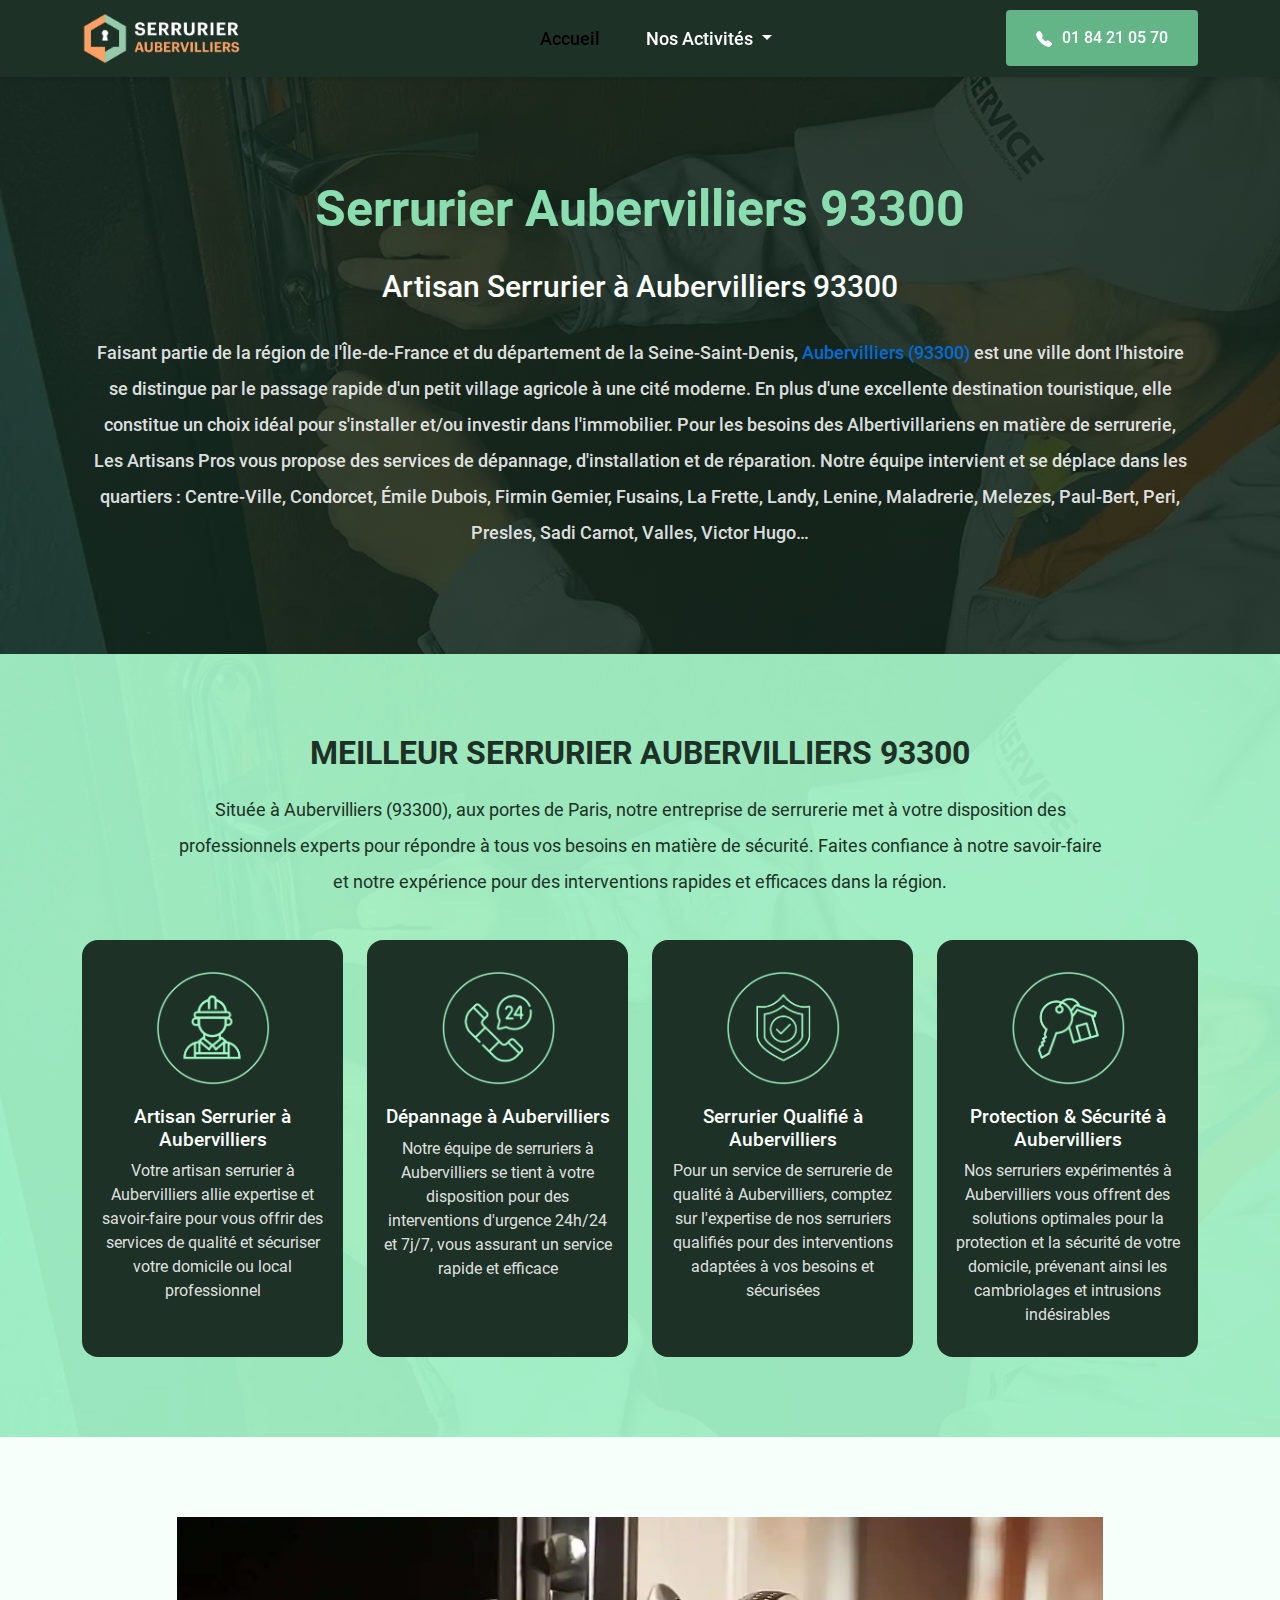
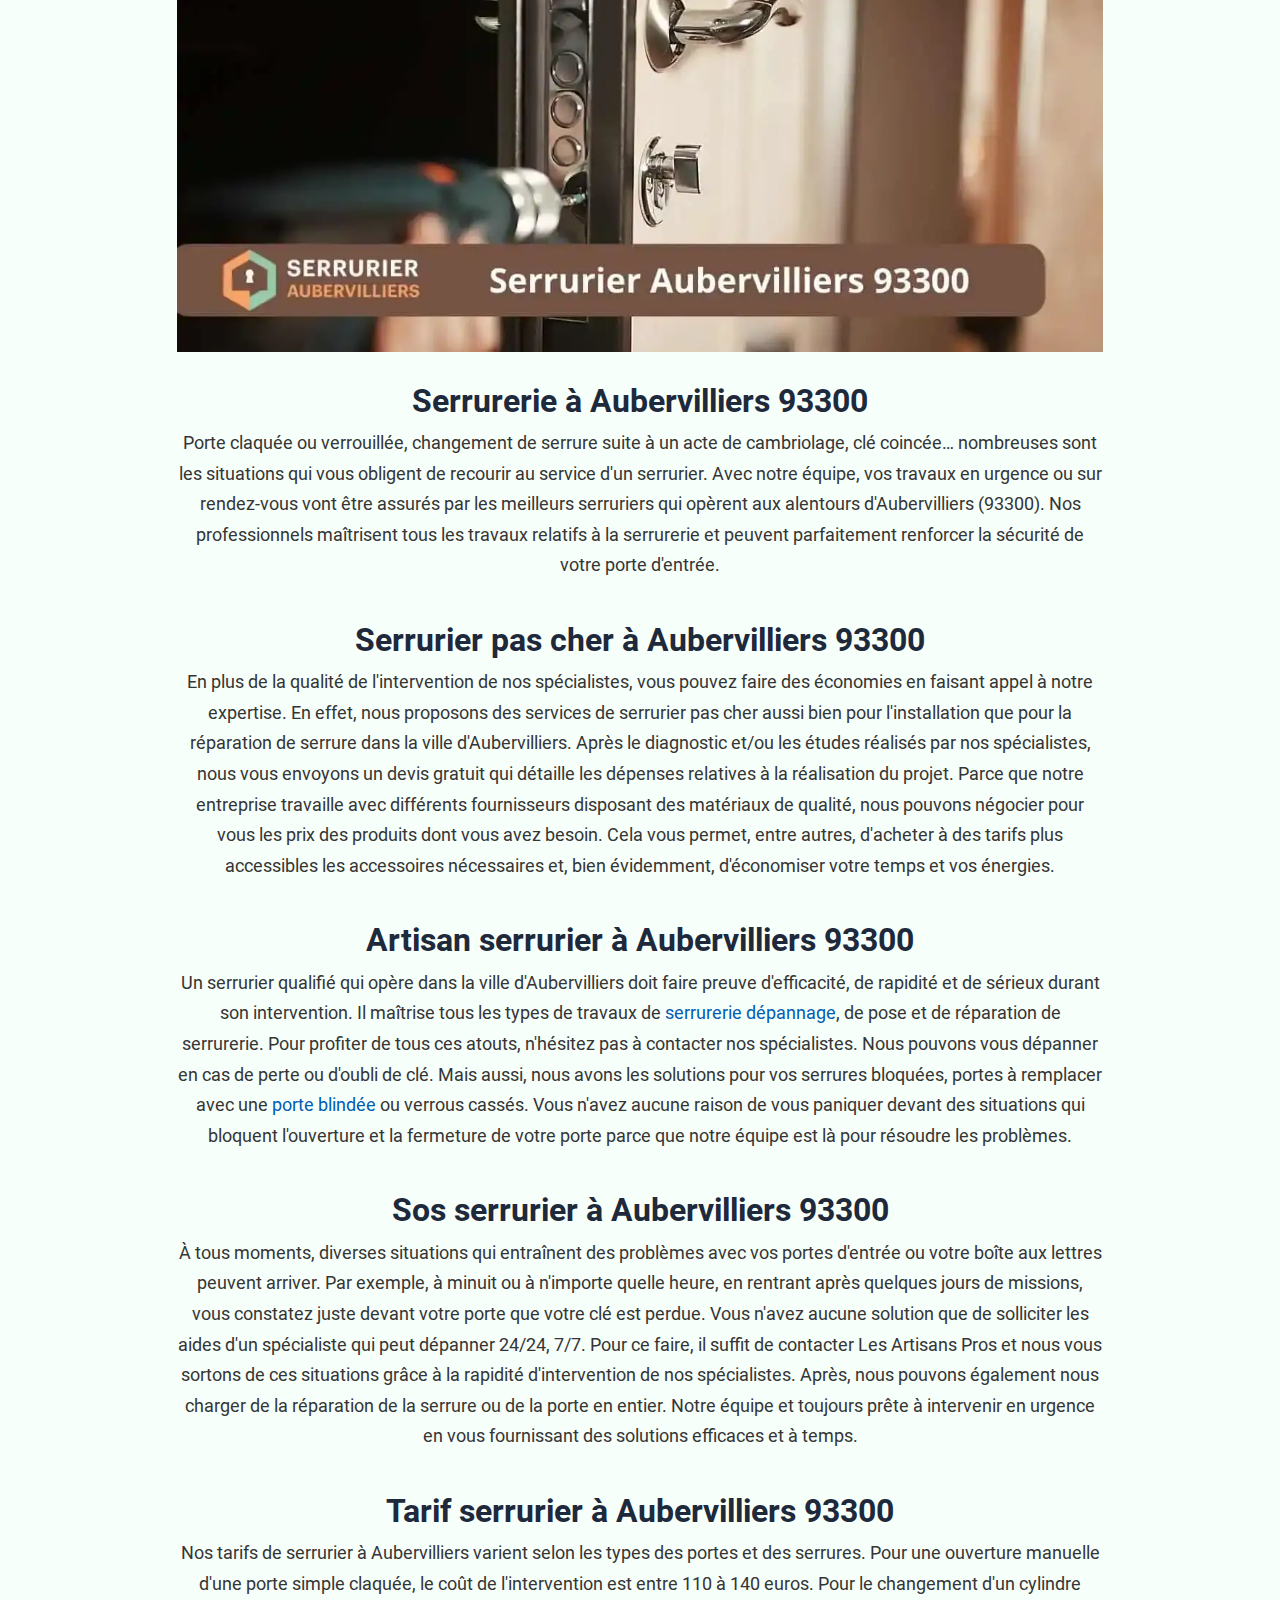
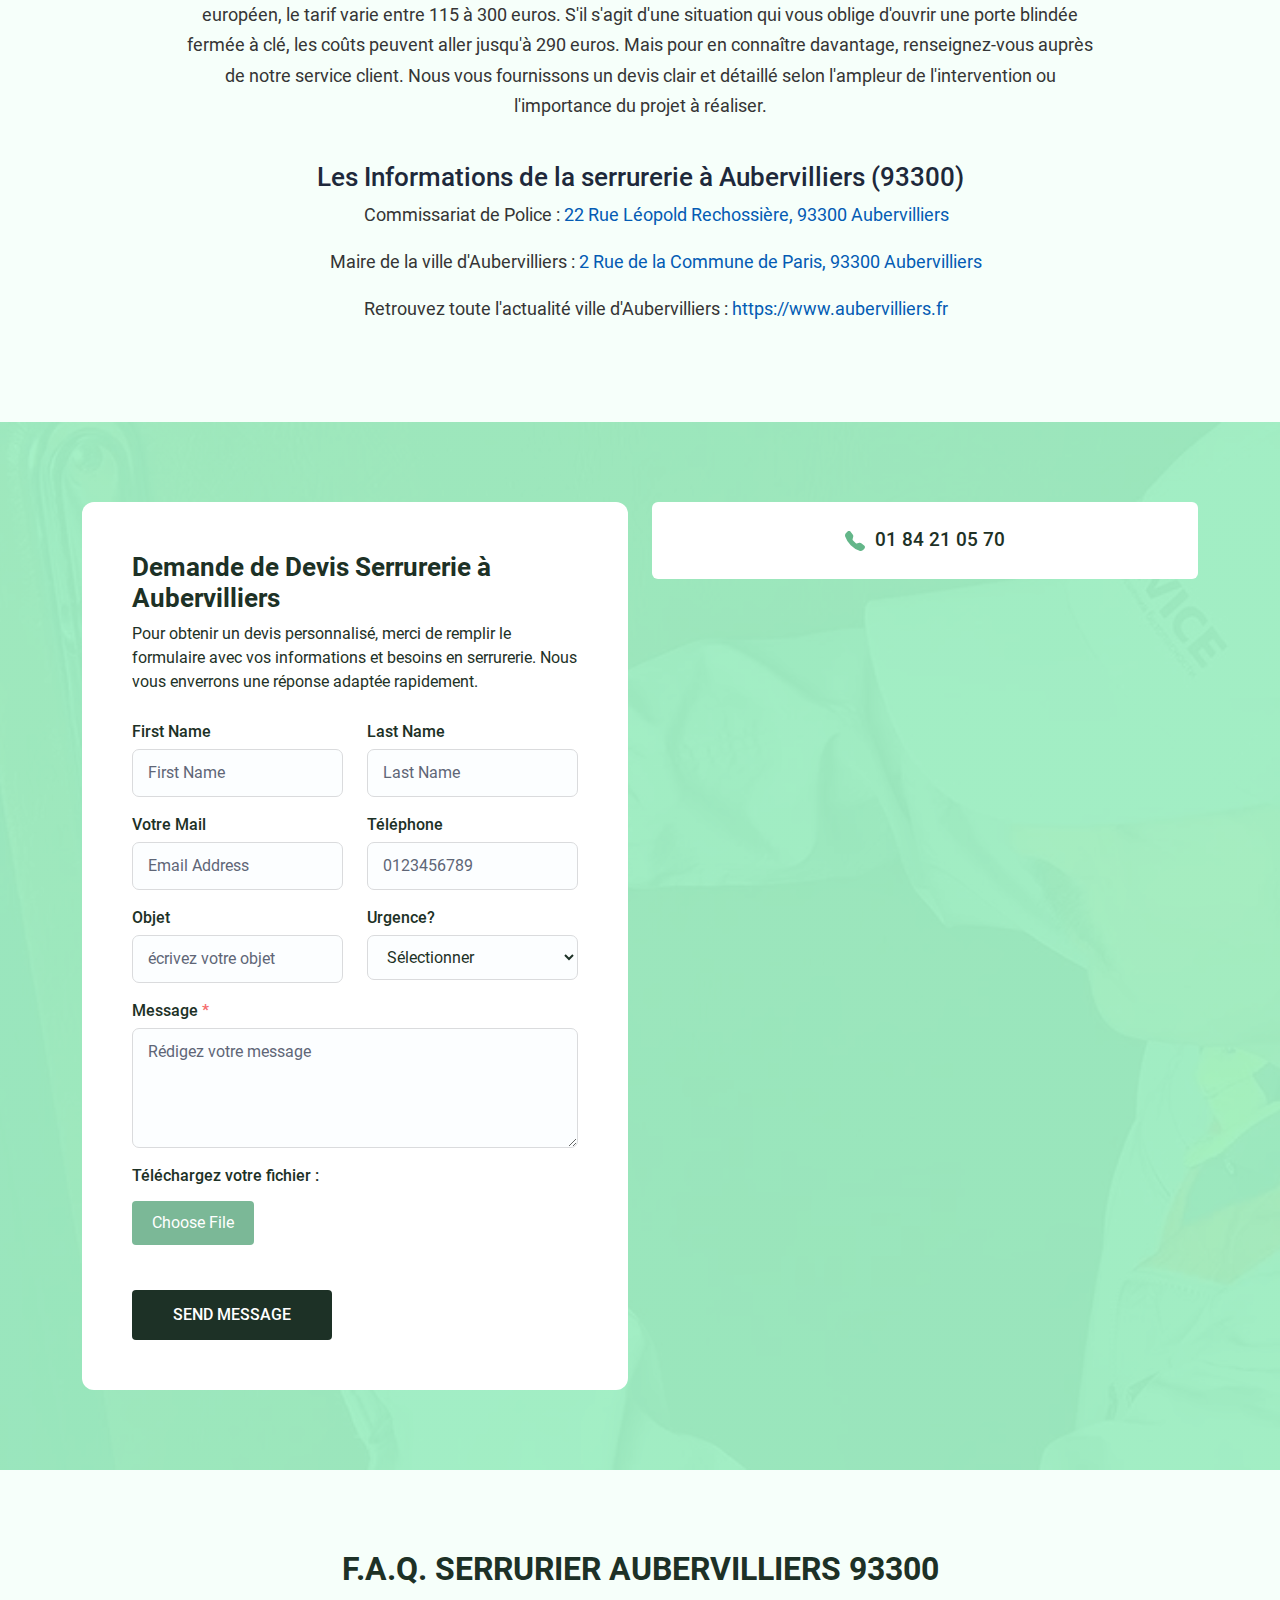
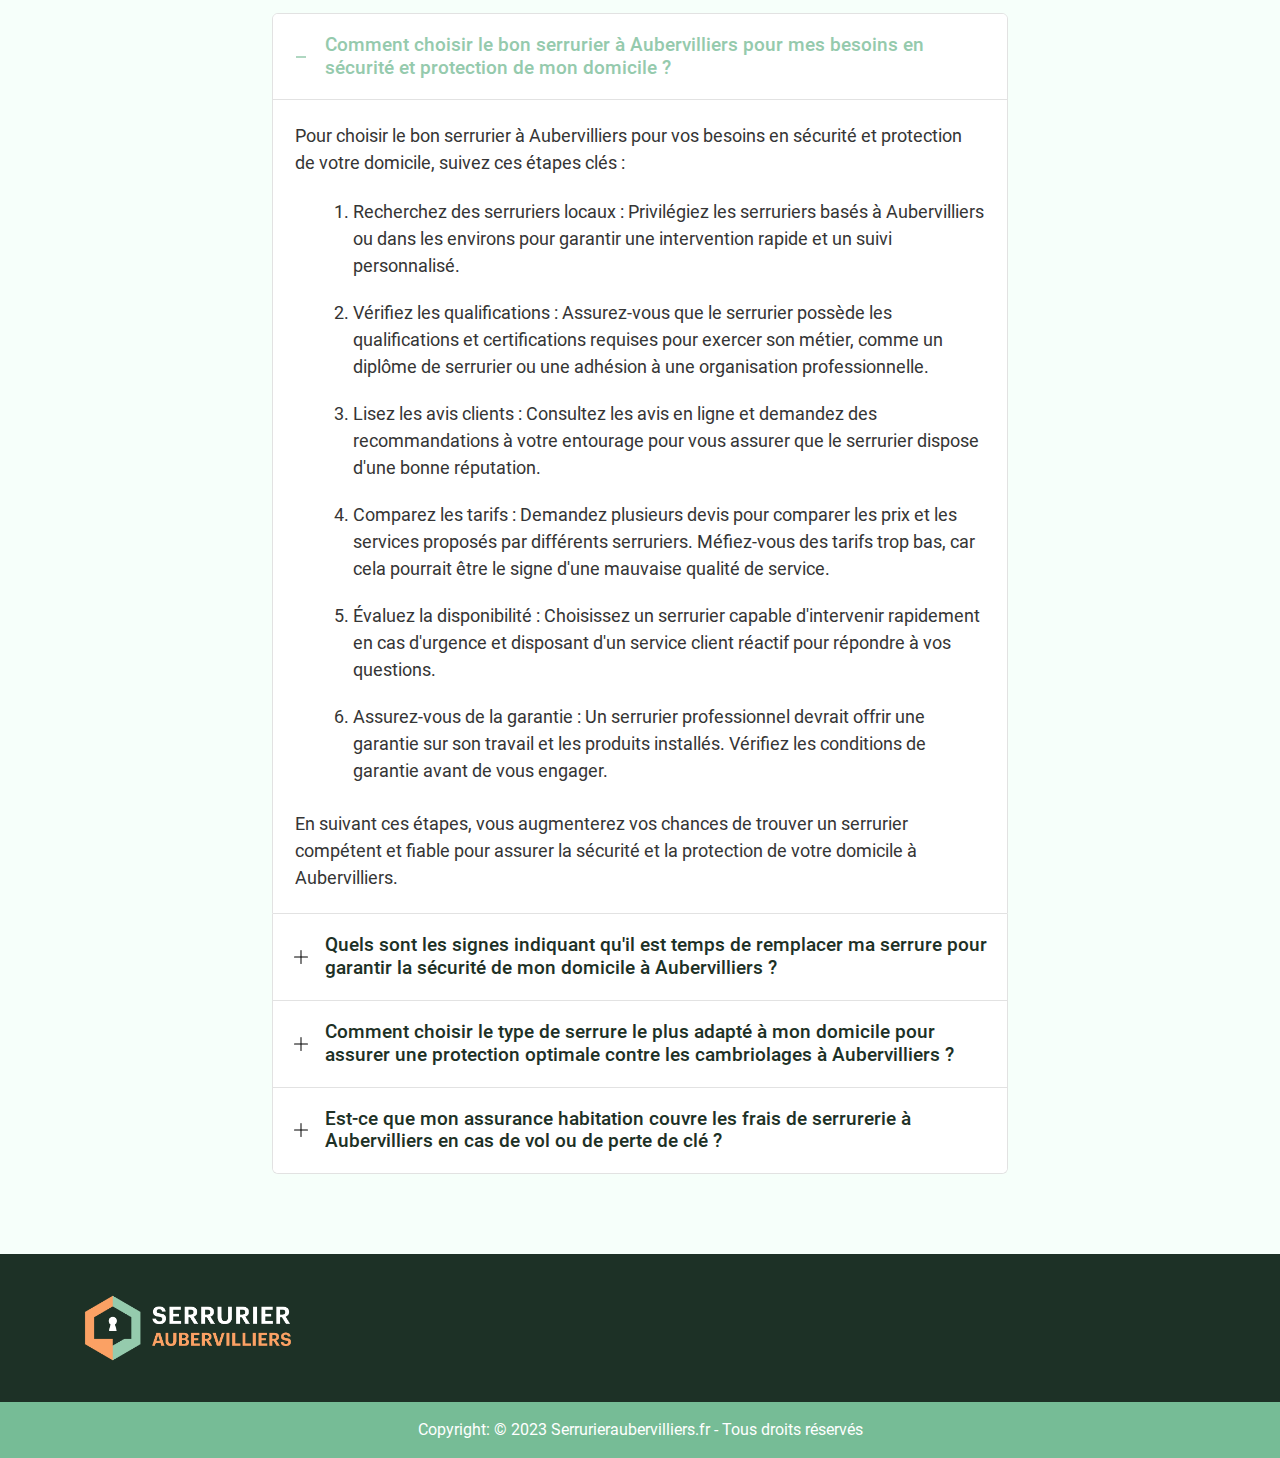
==== commit ae0a7c19: "l" ====
--- a/index.html
+++ b/index.html
@@ -79,7 +79,7 @@
         <div class="collapse ms-lg-5 navbar-collapse order-4 order-md-2" id="navbarSupportedContent">
           <ul class="mb-2 mb-lg-0 mx-auto navbar-nav">
             <li class="nav-item">
-              <a href="#accueil" class="nav-link active" aria-current="page">Accueil</a>
+              <a href="/" class="nav-link active" aria-current="page">Accueil</a>
             </li>
             <li class="nav-item dropdown">
               <a class="nav-link dropdown-toggle" href="#NosActivités" id="navbarDropdown" role="button"
--- a/css/style.min.css
+++ b/css/style.min.css
@@ -136,8 +136,9 @@
 }
 
 .dropdown-item:hover,
-.dropdown-item .active {
-    background-color: #95caad;
+.dropdown-menu .active {
+    background-color: #95caad !important;
+    color: #fff;
 }
 
 /* hero start here  */
@@ -149,7 +150,7 @@
 
 .hero-content {
     text-align: center;
-    max-width: 1040px;
+    max-width: 1100px;
     margin: 0 auto;
 }
 
@@ -248,6 +249,10 @@
     padding-bottom: 30px;
 }
 
+#seo-title {
+    font-size: 40px;
+}
+
 .seo-wraper h2 {
     color: #1e293b;
 }
@@ -276,6 +281,15 @@
     font-size: 18px;
     color: #353535;
     padding-bottom: 20px;
+}
+
+.seo-wraper .seo-list {
+    margin-bottom: 20px;
+}
+
+.seo-wraper .seo-list li {
+    list-style: disc;
+    padding-bottom: 6px;
 }
 
 .seo-wraper ul a {
@@ -409,11 +423,10 @@
     align-items: center;
     position: relative;
     padding: 20px;
-    gap: 8px;
+    gap: 16px;
     color: #1d3126;
     font-weight: 500;
     font-size: 19px;
-
 }
 
 .accordion-button .icon {
@@ -537,6 +550,10 @@
         padding: 60px 0;
     }
 
+    #seo-title {
+        font-size: 28px;
+    }
+
     h2 {
         font-size: 24px;
 
@@ -600,7 +617,8 @@
     }
 
     .hero {
-
+        min-height: 580px;
+        background-position: right top;
         padding: 30px 0;
     }
 
